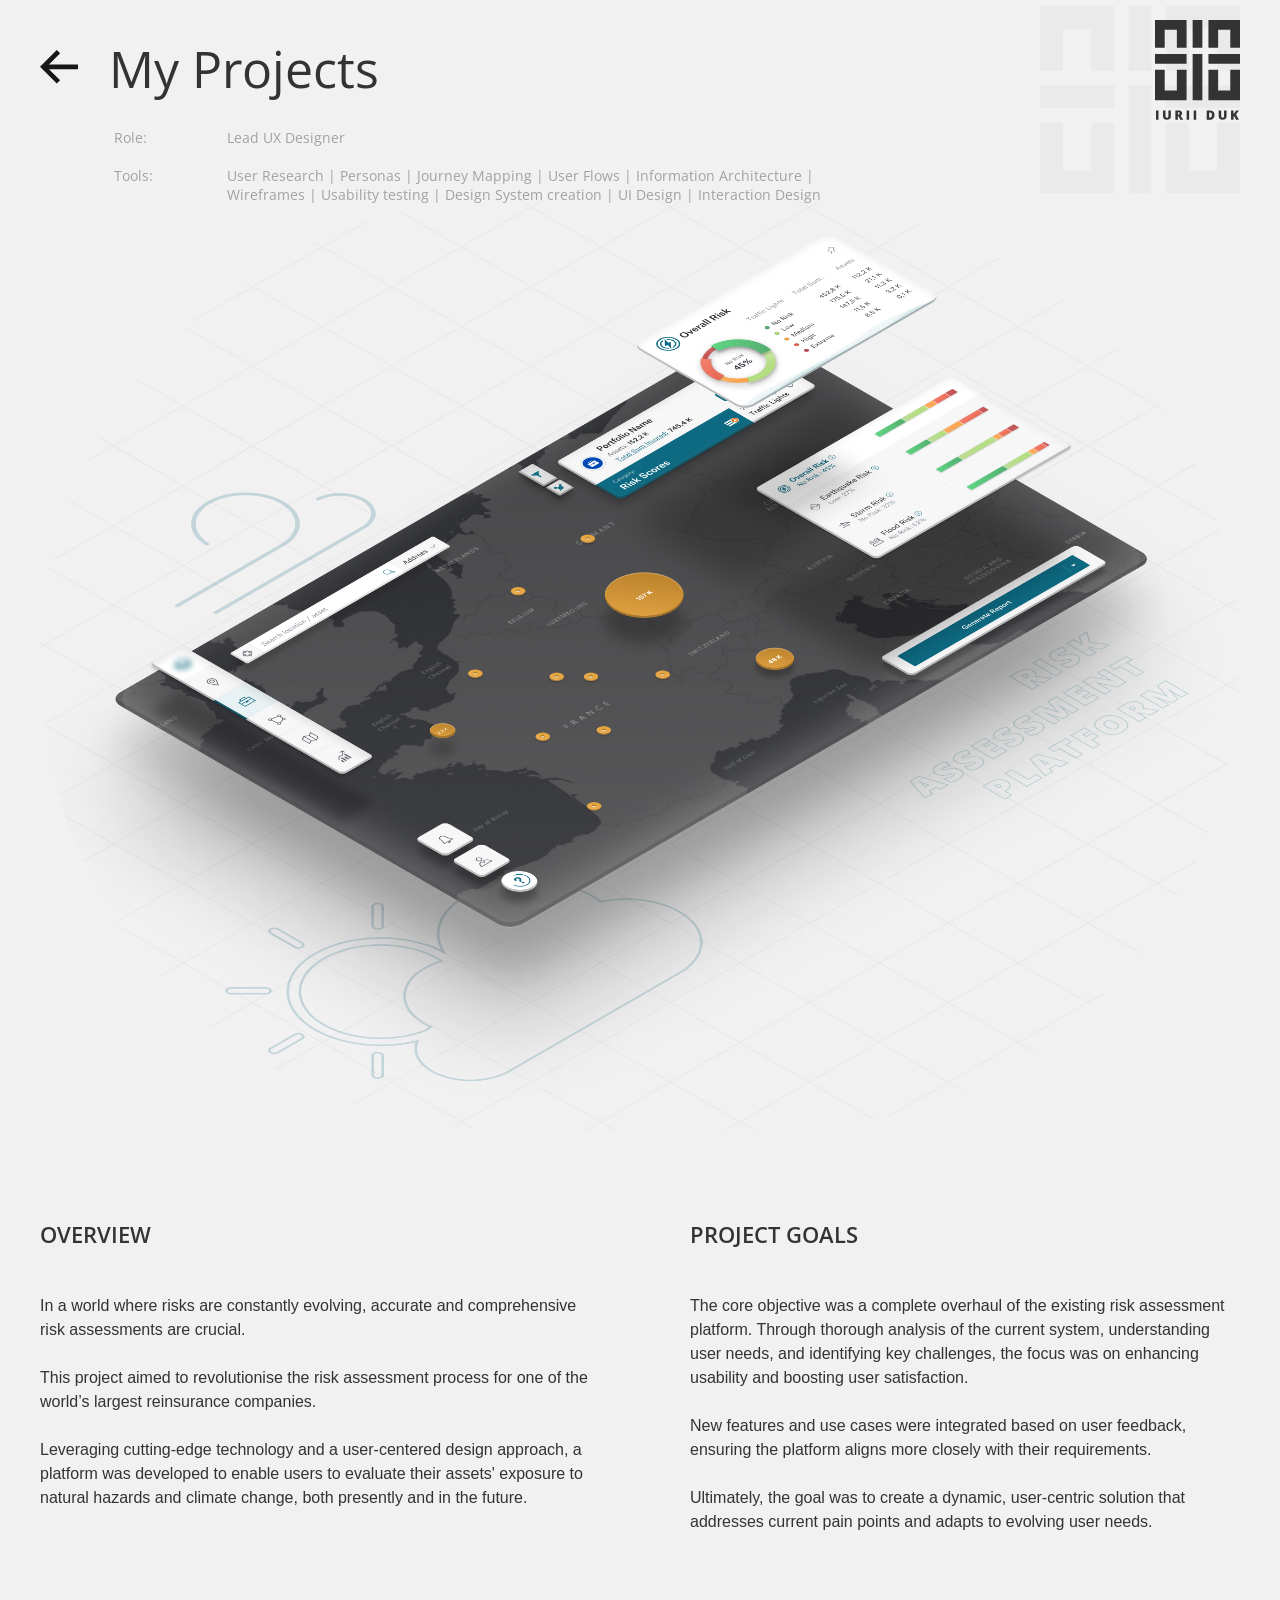
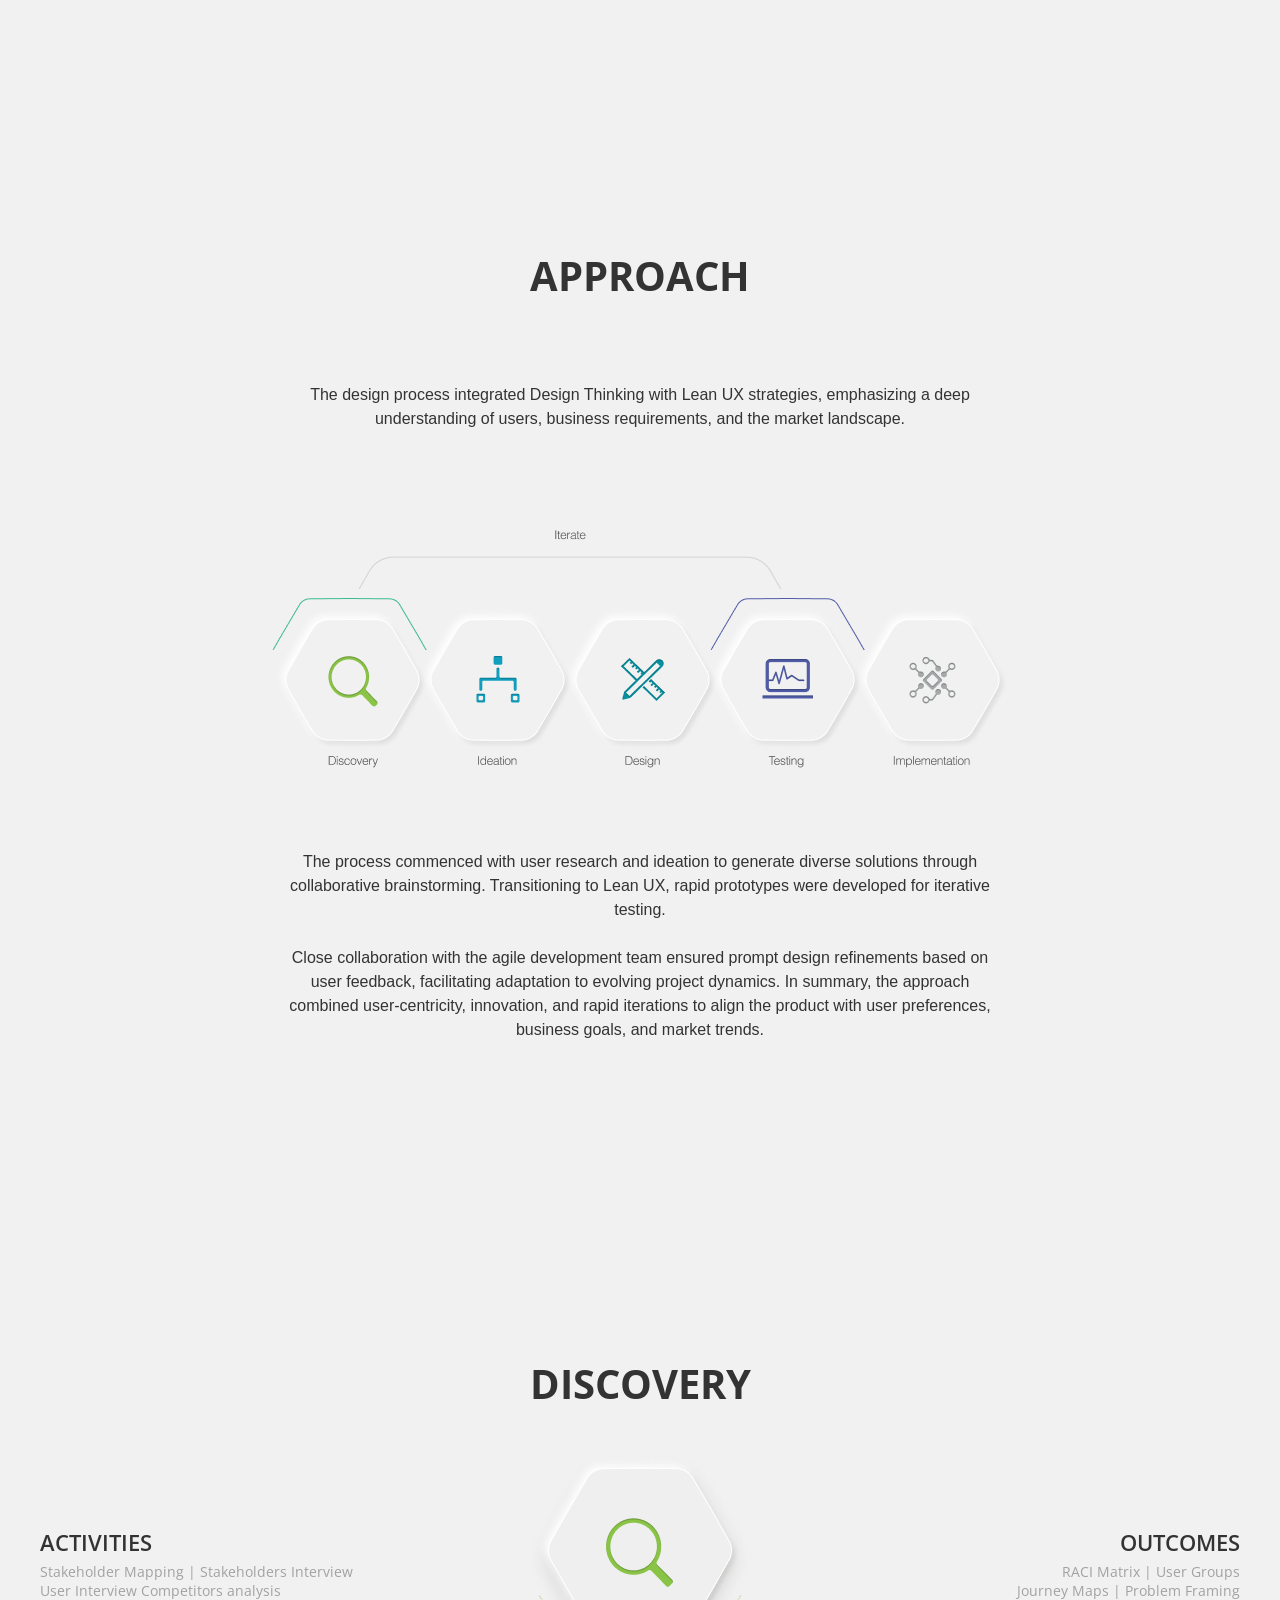
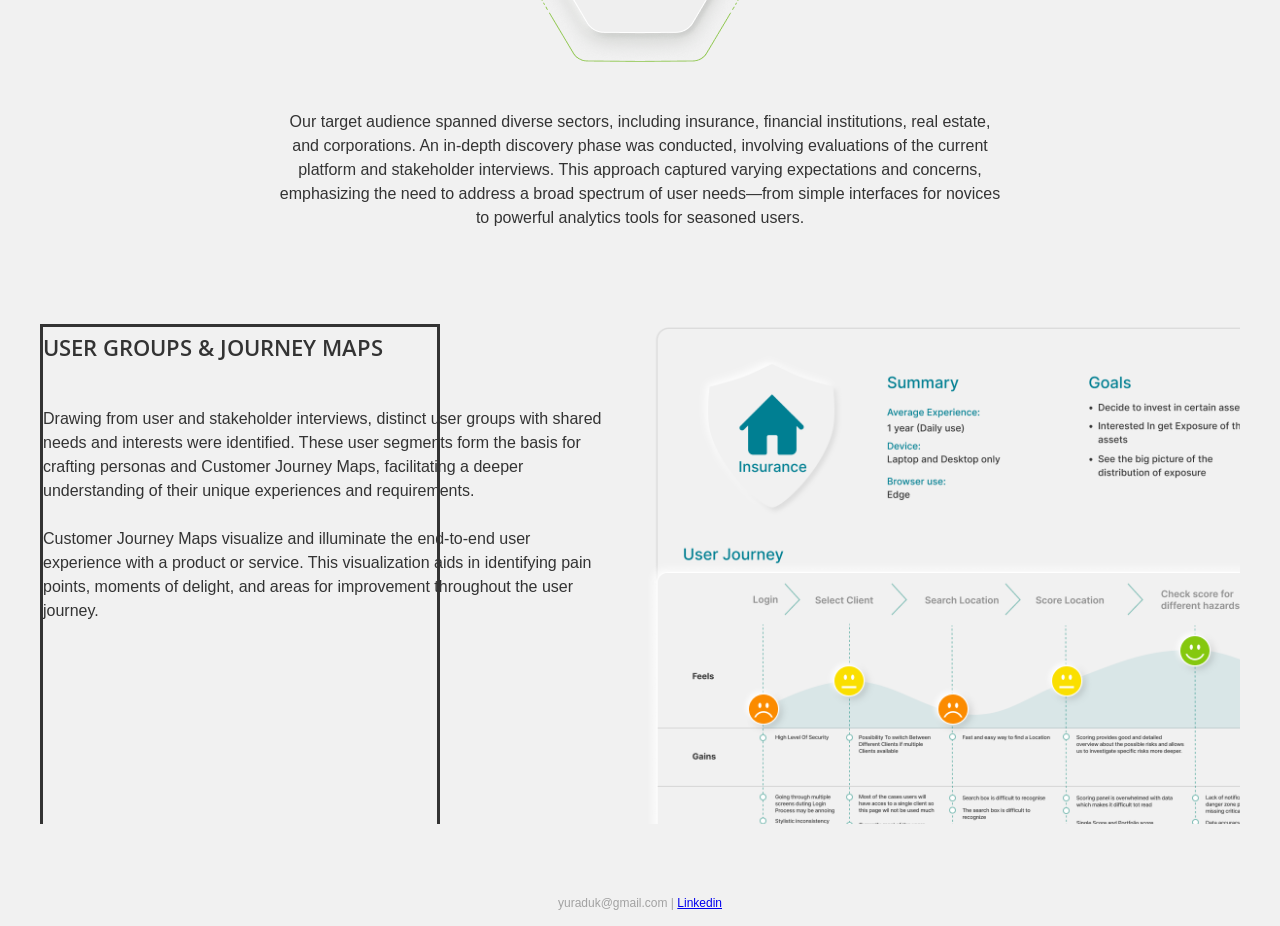
==== riskassesment.html @ a7da63ec "img update" ====
<!DOCTYPE html>
<html lang="en">
<head>
    <meta charset="UTF-8">
    <meta name="viewport" content="width=device-width, initial-scale=1.0">
    <meta http-equiv="Cache-Control" content="no-cache, no-store, must-revalidate">
    <meta http-equiv="Pragma" content="no-cache">
    <meta http-equiv="Expires" content="0">
    <title>Basic HTML Page</title>
    <link rel="stylesheet" href="css/styles.css">
    <link href="https://fonts.googleapis.com/css2?family=Open+Sans:wght@400;700&display=swap" rel="stylesheet">

</head>
<body>
    <div class="header";">
        <div class="row">
            <div class="title">
                <a href="gallery.html">
                    <img src="img/icon_arrow.svg" alt="back">
                </a>
                <h1>My Projects</h1>
            </div>
            <img class="logo" src="img/logo.svg">
        </div>    
            
        <div class="row">
            <h4>
                Role:  <br/><br/>
                Tools:
            </h4>
            <h4>
                Lead UX Designer<br/><br/>
                User Research | Personas | Journey Mapping | User Flows | Information Architecture | <br/>Wireframes | Usability testing | Design System creation | UI Design | Interaction Design
            </h4>
        </div>
    </div>
    <div class="main-container">
        <div>
            
        </div>
        <div class="prjdsc">
            <div class="block1">
                <div class="block2">
                    <img src="img/riskassesment/Frame 2038.png" alt="title" style="width: 100%;">
                </div>
                <div class="block2">
                    <div class="twocolumn">
                        <div class="colum">
                            <h3>Overview</h3>
                            <p>
                                In a world where risks are constantly evolving, accurate and comprehensive risk assessments are crucial. <br/> <span class="space"></span>
                                This project aimed to revolutionise the risk assessment process for one of the world’s largest reinsurance companies. <br/> <span class="space"></span>
                                Leveraging cutting-edge technology and a user-centered design approach, a platform was developed to enable users to evaluate their assets' exposure to natural hazards and climate change, both presently and in the future.
                            </p>
                        </div>
                        <div class="colum">
                            <h3>Project Goals</h3>
                            <p>
                                The core objective was a complete overhaul of the existing risk assessment platform. Through thorough analysis of the current system, understanding user needs, and identifying key challenges, the focus was on enhancing usability and boosting user satisfaction. <br/> <span class="space"></span>
                                New features and use cases were integrated based on user feedback, ensuring the platform aligns more closely with their requirements. <br/> <span class="space"></span>
                                Ultimately, the goal was to create a dynamic, user-centric solution that addresses current pain points and adapts to evolving user needs.
                            </p>
                        </div>
                    </div>
                </div>
            </div>  
            <div class="block1">
                <div class="block2 centerh">
                    <h2>Approach</h2>    
                </div>
                <div class="block2 centerh">
                    <p class="w730 centert">
                        The design process integrated Design Thinking with Lean UX strategies, emphasizing a deep understanding of users, business requirements, and the market landscape.
                    </p>
                </div>
                <div class="block2 centerh">
                    <img src="img/riskassesment/approach.png" alt="approach">
                </div>
                <div class="block2 centerh">
                    <p class="w730 centert">
                        The process commenced with user research and ideation to generate diverse solutions through collaborative brainstorming. Transitioning to Lean UX, rapid prototypes were developed for iterative testing. <br><span class="space"></span>
                        Close collaboration with the agile development team ensured prompt design refinements based on user feedback, facilitating adaptation to evolving project dynamics. In summary, the approach combined user-centricity, innovation, and rapid iterations to align the product with user preferences, business goals, and market trends.
                    </p>
                </div>
            </div>  
            
            
            <!-- DISCOVERY SECTION -->
            <div class="block1">
                <div class="block2">
                    <!--SECTION TITLE START-->
                    <div class="sectiontitle">
                        <h2 class="name">Discovery</h2>
                        <div class="secdetails">
                            <div class="leftside">
                                <h3>Activities</h3>
                                <h4>Stakeholder Mapping  |  Stakeholders Interview <br> User Interview  Competitors analysis</h4>
                            </div>
                            <div><img src="img/riskassesment/discoverticon.png" alt="discovery"></div>
                            <div class="rightside">
                                <h3>Outcomes</h3>
                                <h4>RACI Matrix  |  User Groups <br> Journey Maps | Problem Framing</h4>
                            </div>
                        </div>
                        <div class="sectiondescription">
                            <p>Our target audience spanned diverse sectors, including insurance, financial institutions, real estate, and corporations. An in-depth discovery phase was conducted, involving evaluations of the current platform and stakeholder interviews. This approach captured varying expectations and concerns, emphasizing the need to address a broad spectrum of user needs—from simple interfaces for novices to powerful analytics tools for seasoned users.</p>
                        </div>
                    </div>
                    <!--SECTION TITLE ENDS-->
                </div>
                 <!-- USER JOURNEY SECTION START-->
                 <div class="block2">
                    <div class="scroll-container">
                        <div class="content">
                            <div class="users">
                                <div>
                                    <h3>User Groups & Journey Maps</h3>
                                    <p>
                                    Drawing from user and stakeholder interviews, distinct user groups with shared needs and interests were identified. These user segments form the basis for crafting personas and Customer Journey Maps, facilitating a deeper understanding of their unique experiences and requirements. <br><span class="space"></span>
                                    Customer Journey Maps visualize and illuminate the end-to-end user experience with a product or service. This visualization aids in identifying pain points, moments of delight, and areas for improvement throughout the user journey.
                                    </p>
                                </div>
                                <img src="img/riskassesment/1.png" alt="usergroups" > 
                                <img src="img/riskassesment/2.png" alt="usergroups">
                                <img src="img/riskassesment/3.png" alt="usewrgroups">
                            </div>
                        
                        </div>
                    </div>
                    <script src="/js/script.js"></script>
                </div>
                <!--USER JOURNEY SECTION ENDS-->
            </div>     
        </div>
        




    </div>
    <footer>
        <p class="caption">yuraduk@gmail.com | <a href="https://www.linkedin.com/in/iuriiduk/">Linkedin</a></p>
    </footer>
</body>
</html>
---- css/styles.css ----
/* Simple CSS Reset */
* {
    margin: 0;
    padding: 0;
    box-sizing: border-box;
}

/* Variables*/
:root {
    --primary-color: #333;
    --secondary-color: #666;
    --text-secondary: #A2A2A2;
    --bg-color: #F1F1F1;
    --link-color: #1891E8;
    --sp40: 40px;
    --sp80: 80px;
    --sp300: 300px;
}

/* Text styles */

h1, h2, h3, h4 {
    font-family: 'Open Sans', sans-serif;
}

p, caption {
    font-family: Helvetica, sans-serif;
}

p {
    margin: 0 0 14px 0;
    font-weight: lighter;
    line-height: 24px;
    font-size: 16px;
}

h1 {
    font-size: 50px;
    font-weight: normal;
}

h2 {
    font-size: 40px;
    font-weight: bold;
    text-transform:uppercase;
}

h3 {
    font-size: 22px;
    font-weight:600;
    text-transform:uppercase;
    line-height: 40px;
}
.prjdsc h3 {
    margin-bottom: 40px;
}

h4 {
    font-size: 14px;
    font-weight: normal;
    color: var(--text-secondary);
}

.caption {
    font-size: 12px;
    font-weight: lighter;
    color: var(--text-secondary);
    line-height: 18px;
}

.button {
    display: inline-block;
    text-align: center;
    padding: 10px;
    background-color: var(--primary-color);
    color: var(--bg-color);
    text-decoration: none;
    border: solid var(--secondary-color);
}
.button:hover {
    text-decoration: none;
    background-color: #ddd;
    color: var(--primary-color);
    border: solid var(--secondary-color);
}

/*--------MODIFYERS----------*/
.row{
    display: flex;
    flex-direction: row;
}
.cloumn{
    display: flex;
    flex-direction: column;
}
.centerv{
    display: flex;
    align-items: center;
}
.centerh{
    display: flex;
    justify-content: center;
}
.centert{
    text-align: center;
}
footer {
    margin-top: 70px;
    margin-bottom: 10px;
}
.space {
    display: block;
    height: 24px;
}
.w730{
    width: 730px;
}


/*------------TEMP-------------*/
/*div {
    background-color: #ff000020;
}*/

/* BLOCK STYLES */
html, body {
height: 100%;
margin: 0;
}

body {
    font-family: 'Open Sans', sans-serif;
    font-size: 14px;
    font-weight: normal;
    background-color: var(--bg-color);
    color: var(--primary-color);
    display: grid;
    place-items: center;
    width: 100%;
    
}

.main-container {
    display: flex;
    justify-content: center;
    align-items: center;
    flex-direction: column;
    width: 100%;
    height: 100%;
    max-width: 1200px;
}

.twocolumn {
    width: 100%;
    display: flex;
    flex-direction: row;
    justify-content: space-between;
}
.twocolumn > div {
    width: 50%;
    margin-right: 50px;
}
.twocolumn > div:last-child {
    margin-left: 50px;
    margin-right: 0px;
}

/* ------- MAIN PAGE -----*/
.intro {
    display: flex;
    flex-direction: column;
    width: 800px;
    height: 100%;
    align-items: center;
    justify-content: center;
    padding-top: 100px;
    background-image: url('../img/symbol.svg');
    background-position: right;
    background-repeat: no-repeat;
    
}
.brand {
    width: 100%;
    align-items: center;
    display: flex;
    justify-content:space-between;
    height: 400px;
}
.brand p {
    font-size: 30px;
    text-align: right;
    padding-left: 100px;
}
.brand .bold {
    font-family: 'Open Sans', sans-serif;
    font-size: 60px;
    font-weight: bold;
    line-height: 70px;
}

.pb {
    margin-top: 40px;
    padding: 20px;
    width: 380px;

}



/*----------PROJECT DESCRIPTION WRAPPER ---------------*/
.prjdsc{
    /*border: #333 solid;*/   
}
.prjdsc > .block1 {
    margin-bottom: var(--sp300);
}
.prjdsc > .block1:last-child {
    margin-bottom: 0px;
}



/*---PROJECT DESCRIPTION BLOCKS -----*/
.block1 {
    display: flex;
    flex-direction: column;
    /*border: #1891E8 solid;*/
}
.block1 > .block2 {
    margin-bottom: var(--sp80);
}

.block1 > .block2:last-child {
    margin-bottom: 0px;
}
.block2 {
    /*border: violet solid;*/
}




/* ---- SECTION TITLE STYLE ---- */
.sectiontitle {
    display: flex;
    flex-direction:column;
    justify-content: space-between;
    align-items: center;
}
.sectiontitle h2 {
    text-align: center;
    margin-bottom: var(--sp40);
}
.secdetails h3{
    margin-bottom: 0px;
}
.sectiontitle .secdetails{
    display: flex;
    flex-direction: row;
    justify-content: space-between;
    align-items: center;
    width: 100%;
}
.sectiontitle .secdetails .leftside {
    width: 400px;
}
.sectiontitle .secdetails .rightside {
    width: 400px;
    text-align: right;
}
.sectiontitle .sectiondescription {
    text-align: center;
    margin-top: var(--sp40);
    width: 730px;
}


/*---SCROLL CONTAINER---*/
.scroll-container {
    width: 100%;
    height: 500px;
    max-width: 1200px;
    overflow: hidden;
    scroll-behavior: auto;
    white-space: nowrap;
    cursor: grab;
    position: relative;
}
.content {
    position: absolute; /* Абсолютне позиціонування */
    top: 0;
    left: 0;
    width: 100%; /* Ширина контенту, що перевищує межі контейнера */
    height: 300px; /* Висота контенту, що перевищує межі контейнера */
}




/*--------- Product Specific -- Risk management---*/
.users {
    
    border: solid #333;
   
    width: 400px;
    display: flex;
    flex-direction: row;
}
.users p {
    white-space: normal;
    width: 600px;
    padding-right: var(--sp40);
}
.users img {
    white-space:normal;
    width: 927px;

}



/* ---------GALLERY------------*/
.header {
    display: flex;
    flex-direction: column;
    align-items: top;
    width: 100%;
    max-width: 1200px;
    background-image: url(../img/symbol.svg);
    background-position: right;
    background-size: 200px;
    background-repeat:no-repeat;
    padding-top: 20px;
    height:200px;
}
.header .title {
    width: 100%;
    display: flex;
    flex-direction: row;
    align-items: center;
    margin-bottom: 10px;
}
.header a{
    padding-right: 30px;
    padding-top: 30px;
    padding-bottom: 30px;
}
.header a:hover{
   background-color: var(--text-secondary);
}
.header .logo{
    height: 100px;
    align-items: center;
}
.header h4 {
    margin-right: 0px;
    margin-left: 74px;
    margin-bottom: 20px;
}

.gallery div:hover {
    background-color: #ebebeb;
}

.gallery .project {
    display: flex;
    width: 100%;
    border-bottom: solid 1px #ddd;
    padding-top: 60px;
    padding-bottom: 60px;
}

.project .preview img {
    width:650px;
}

.project .description {
    padding: 30px;
    width: 100%;
    display: flex;
    flex-direction: column;
    justify-content: top;
}

.project .description p {
    margin-top: var(--sp40);
}
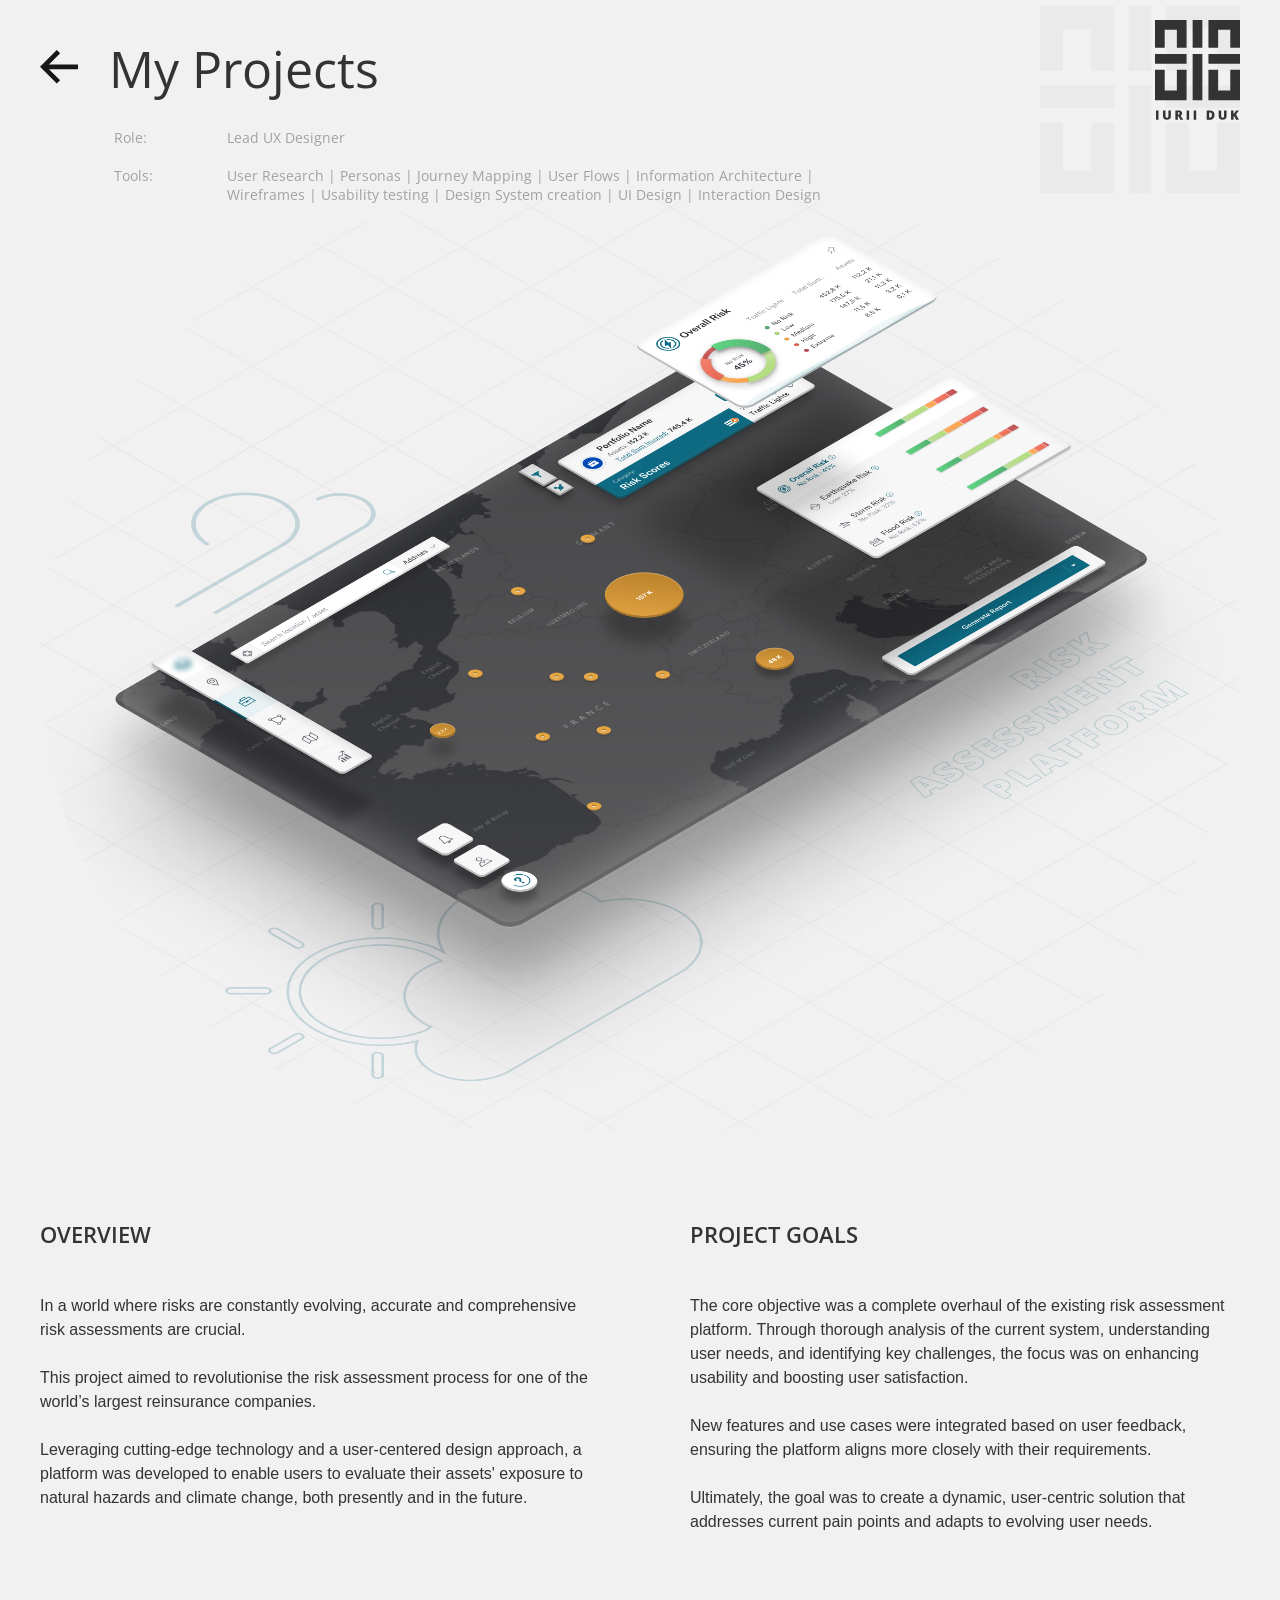
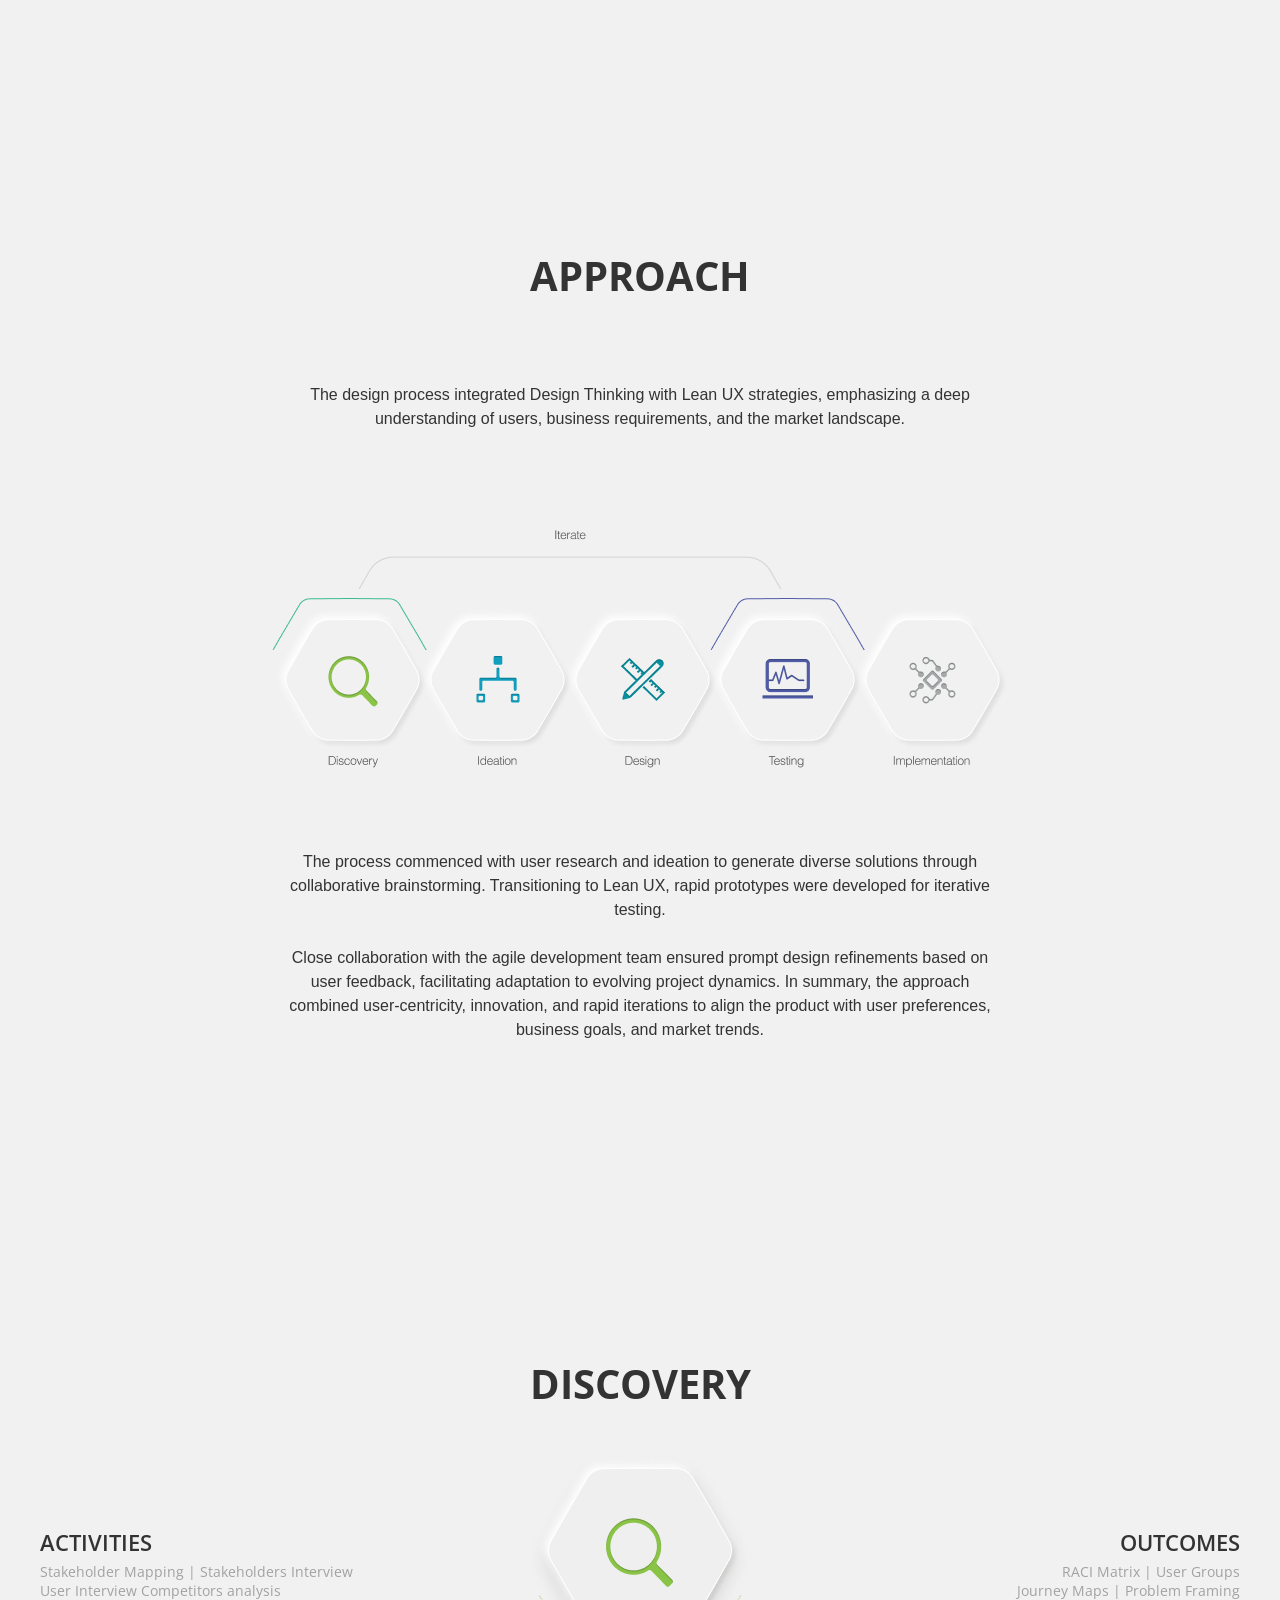
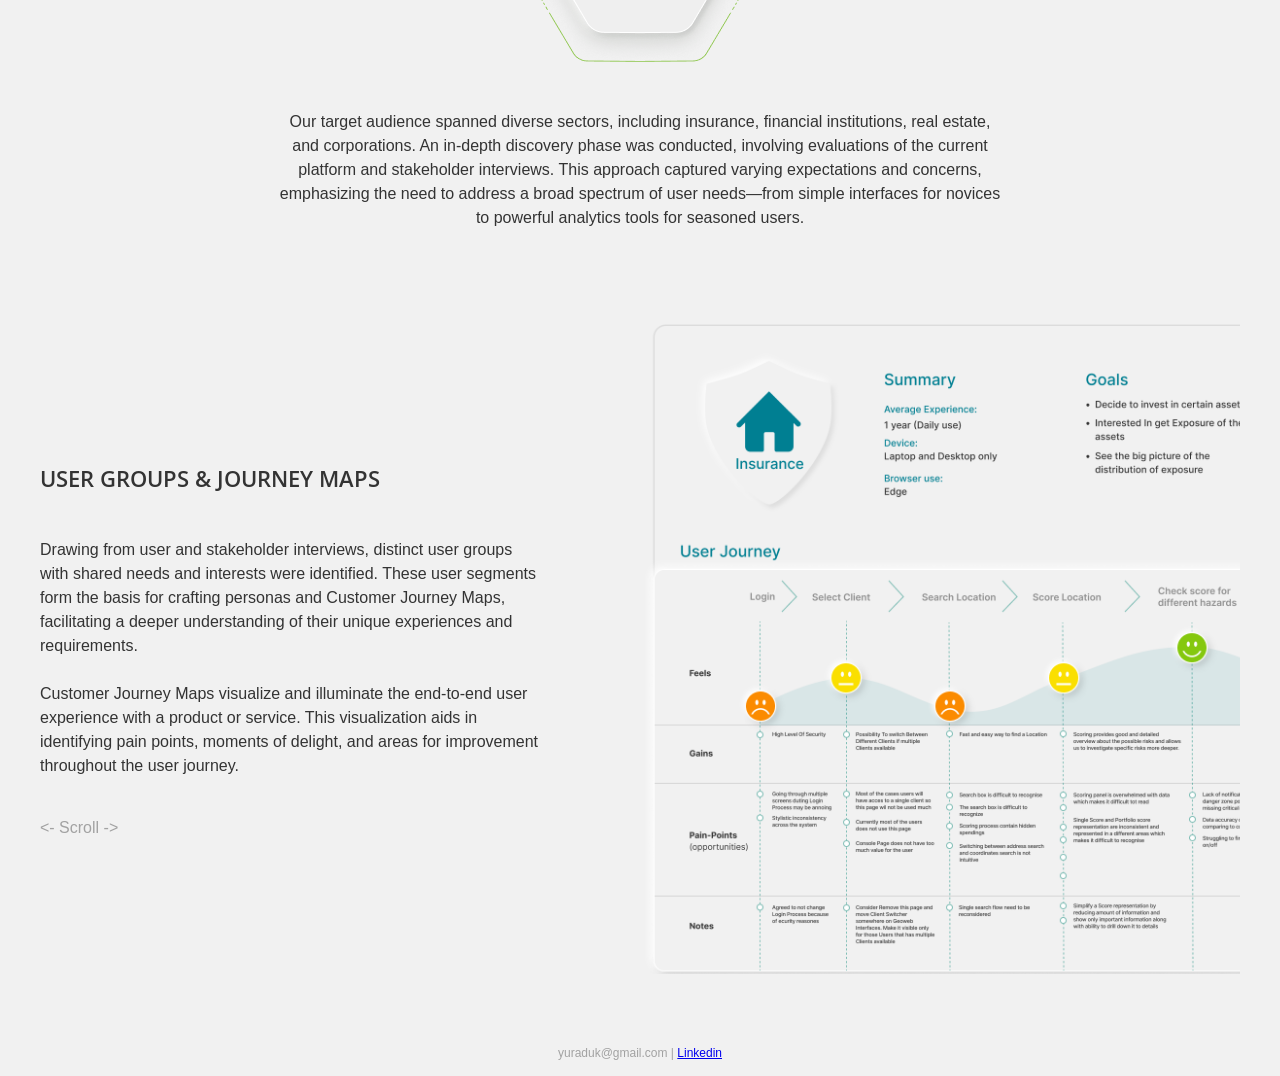
==== commit 3f51a004: "s" ====
--- a/riskassesment.html
+++ b/riskassesment.html
@@ -113,12 +113,16 @@
                     <div class="scroll-container">
                         <div class="content">
                             <div class="users">
-                                <div>
+                                <div class="text">
                                     <h3>User Groups & Journey Maps</h3>
                                     <p>
                                     Drawing from user and stakeholder interviews, distinct user groups with shared needs and interests were identified. These user segments form the basis for crafting personas and Customer Journey Maps, facilitating a deeper understanding of their unique experiences and requirements. <br><span class="space"></span>
                                     Customer Journey Maps visualize and illuminate the end-to-end user experience with a product or service. This visualization aids in identifying pain points, moments of delight, and areas for improvement throughout the user journey.
                                     </p>
+                                    <p class="scr">
+                                        <br><- Scroll ->
+                                    </p>
+                                    
                                 </div>
                                 <img src="img/riskassesment/1.png" alt="usergroups" > 
                                 <img src="img/riskassesment/2.png" alt="usergroups">
--- a/css/styles.css
+++ b/css/styles.css
@@ -115,6 +115,10 @@
 .w730{
     width: 730px;
 }
+.scr {
+    font-weight:lighter;
+    color: var(--text-secondary);
+}
 
 
 /*------------TEMP-------------*/
@@ -278,7 +282,7 @@
 /*---SCROLL CONTAINER---*/
 .scroll-container {
     width: 100%;
-    height: 500px;
+    height: 650px;
     max-width: 1200px;
     overflow: hidden;
     scroll-behavior: auto;
@@ -299,22 +303,23 @@
 
 /*--------- Product Specific -- Risk management---*/
 .users {
-    
-    border: solid #333;
-   
-    width: 400px;
     display: flex;
     flex-direction: row;
 }
 .users p {
     white-space: normal;
     width: 600px;
-    padding-right: var(--sp40);
+    padding-right: 100px;
 }
 .users img {
     white-space:normal;
     width: 927px;
 
+}
+.users .text {
+    display: flex;
+    flex-direction: column;
+    justify-content: center;
 }
 
 
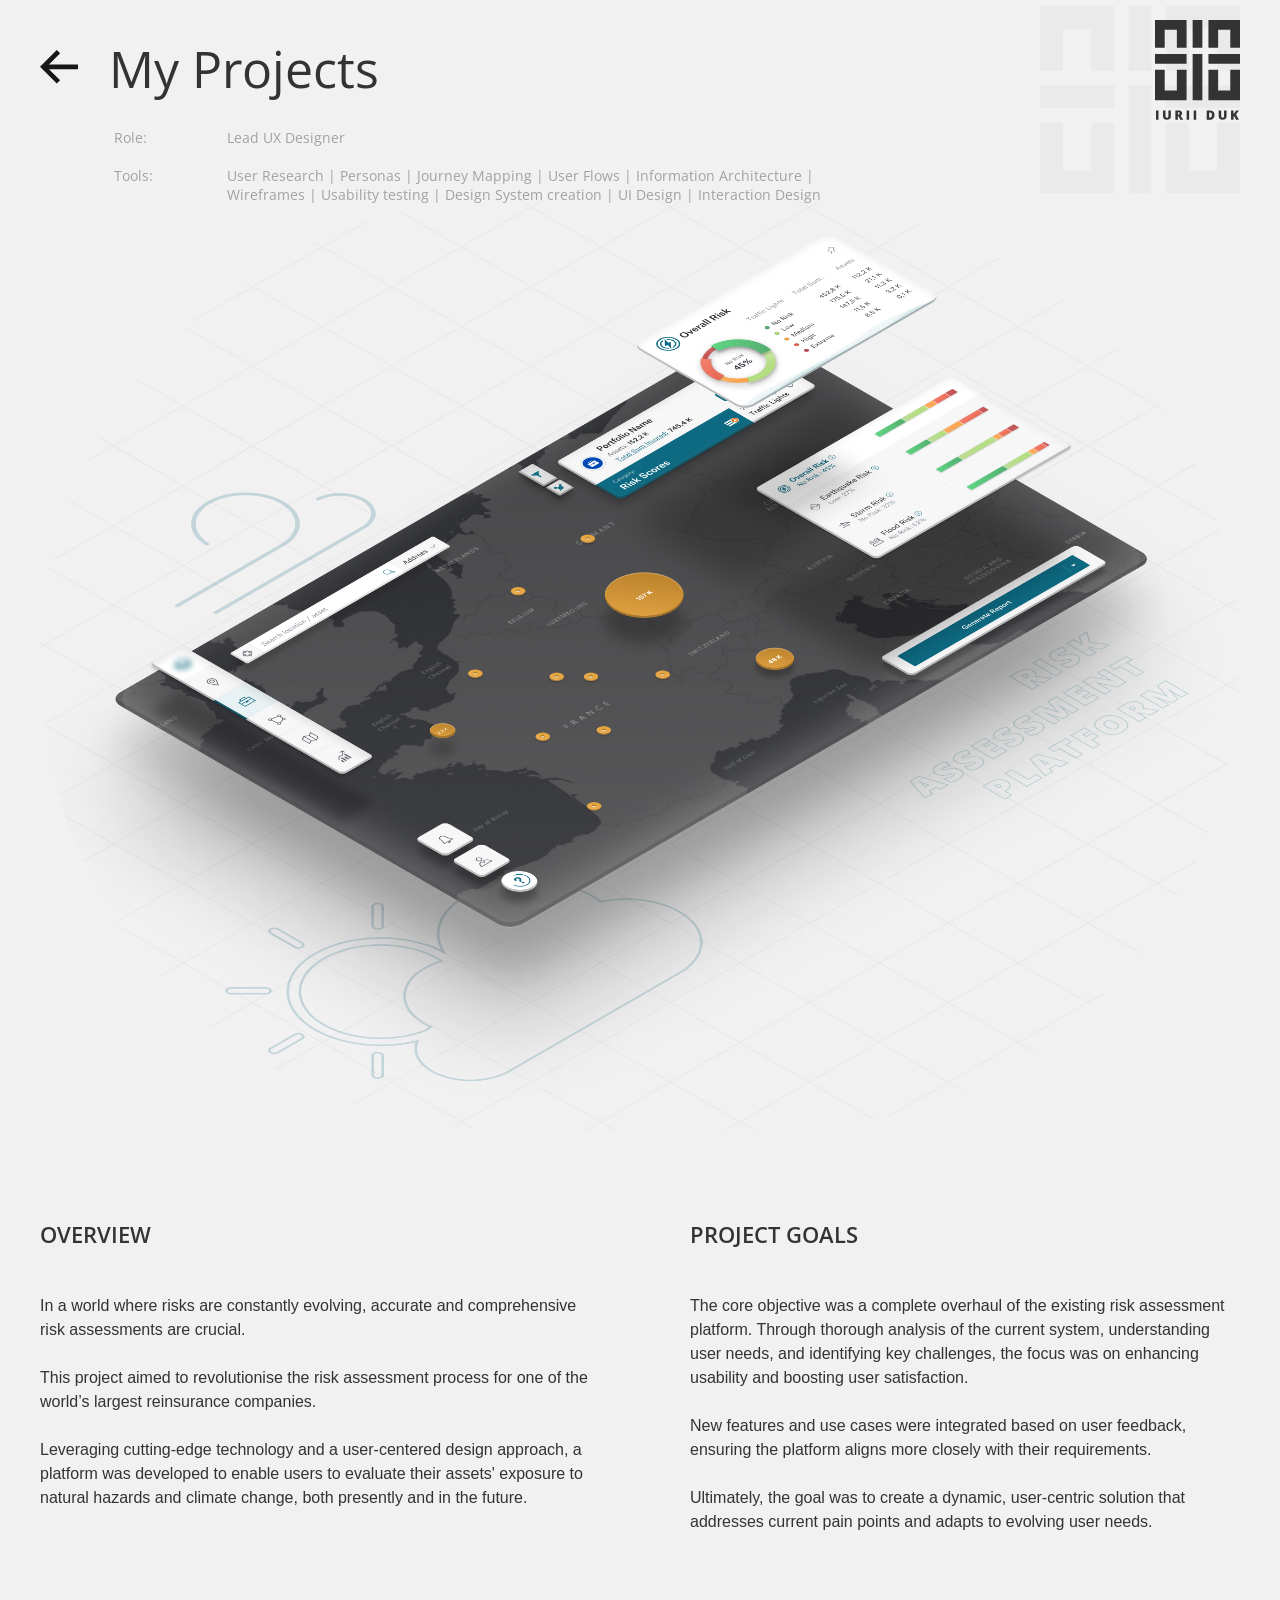
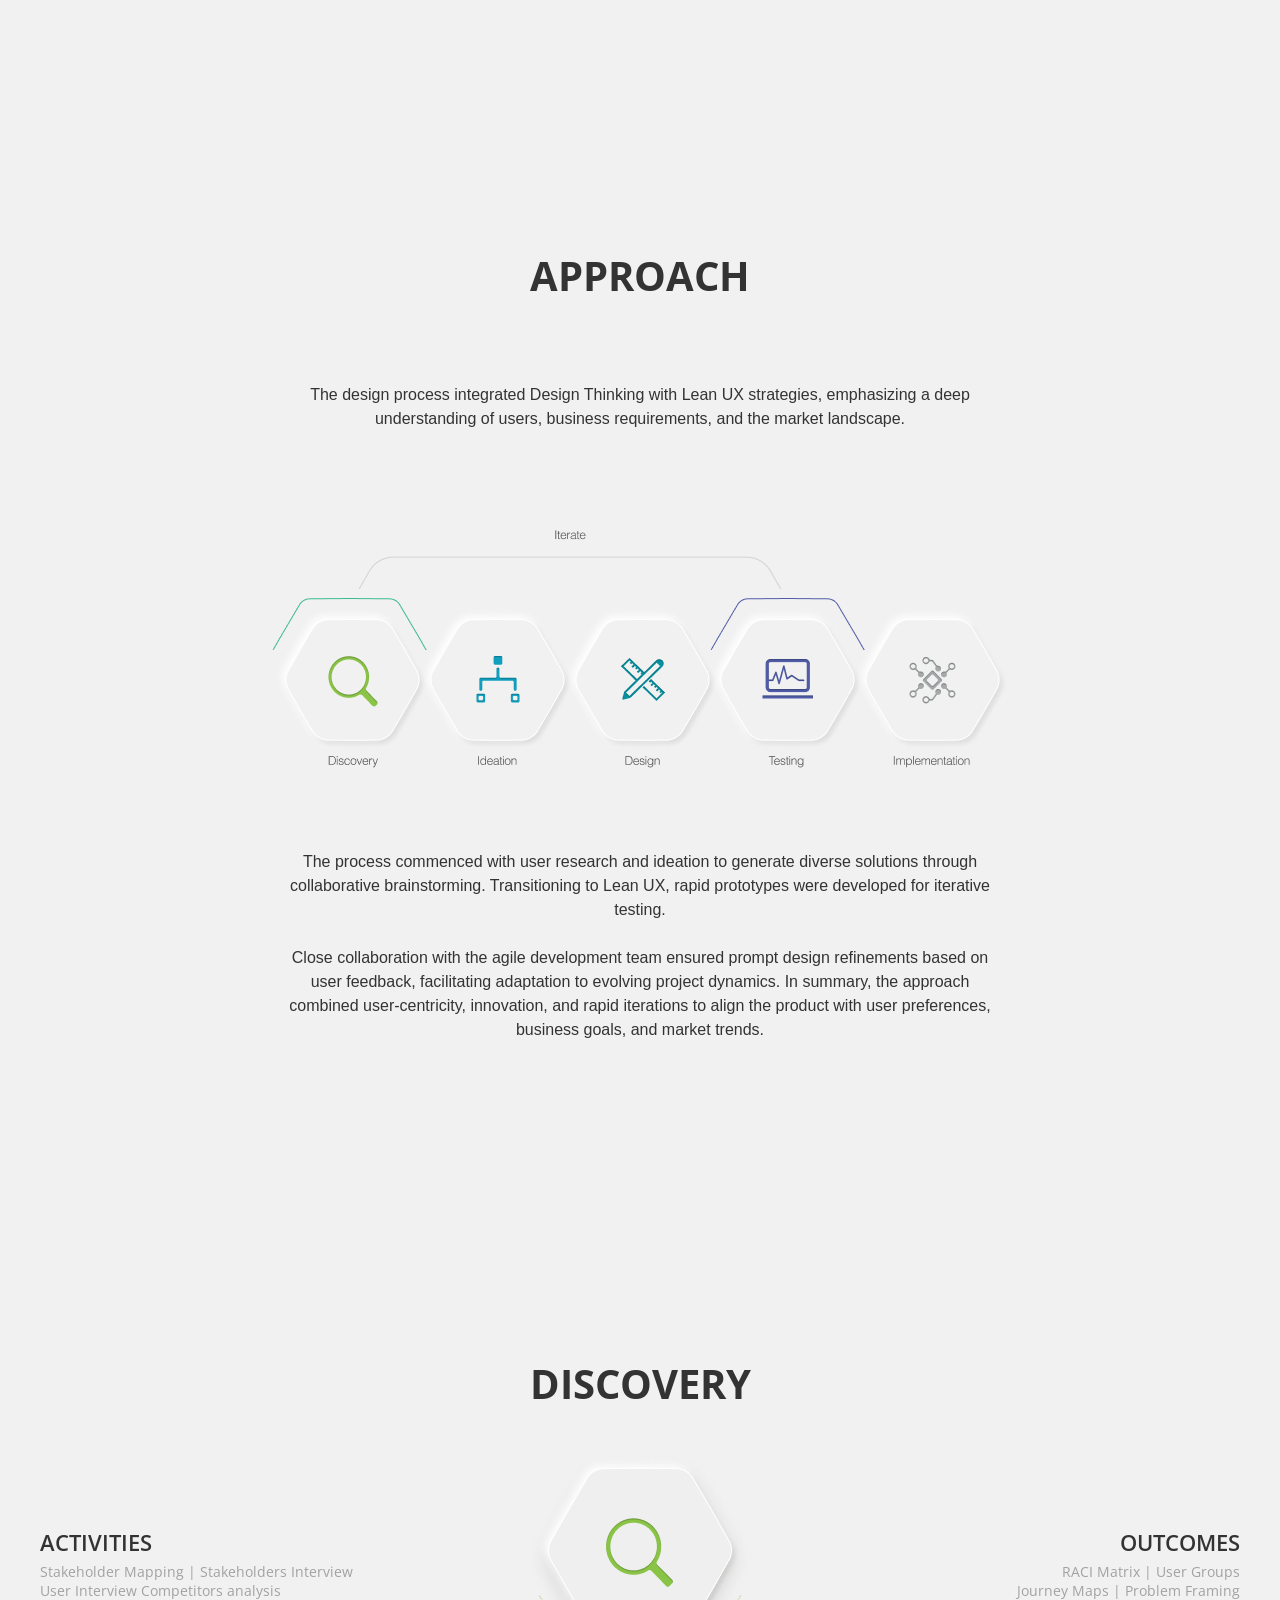
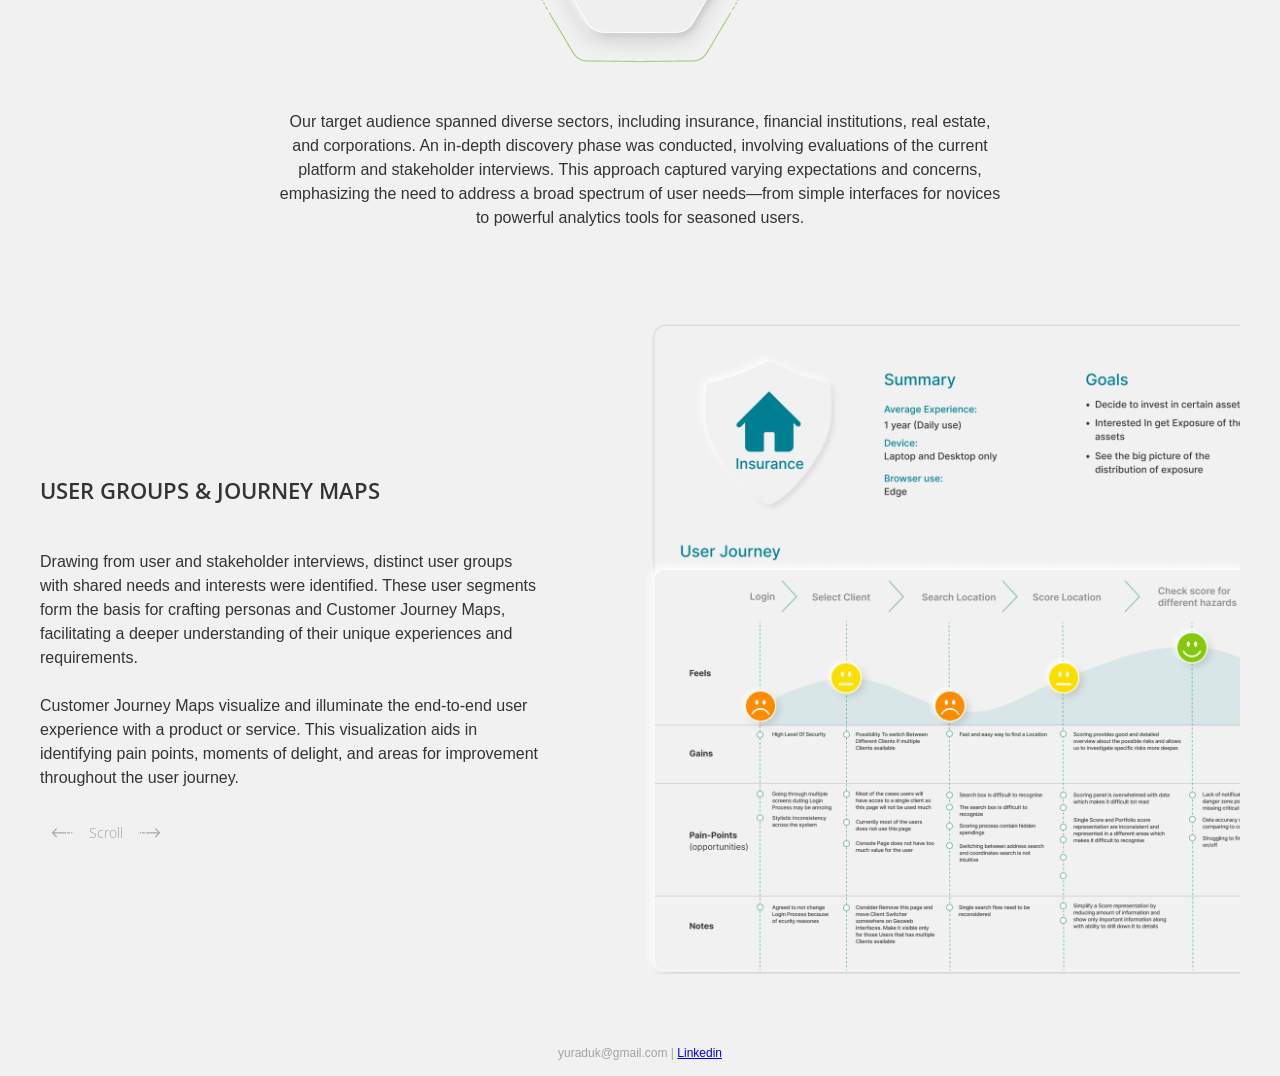
==== commit 3e75533a: "arrows added" ====
--- a/riskassesment.html
+++ b/riskassesment.html
@@ -116,13 +116,15 @@
                                 <div class="text">
                                     <h3>User Groups & Journey Maps</h3>
                                     <p>
-                                    Drawing from user and stakeholder interviews, distinct user groups with shared needs and interests were identified. These user segments form the basis for crafting personas and Customer Journey Maps, facilitating a deeper understanding of their unique experiences and requirements. <br><span class="space"></span>
-                                    Customer Journey Maps visualize and illuminate the end-to-end user experience with a product or service. This visualization aids in identifying pain points, moments of delight, and areas for improvement throughout the user journey.
+                                        Drawing from user and stakeholder interviews, distinct user groups with shared needs and interests were identified. These user segments form the basis for crafting personas and Customer Journey Maps, facilitating a deeper understanding of their unique experiences and requirements. <br><span class="space"></span>
+                                        Customer Journey Maps visualize and illuminate the end-to-end user experience with a product or service. This visualization aids in identifying pain points, moments of delight, and areas for improvement throughout the user journey.
                                     </p>
-                                    <p class="scr">
-                                        <br><- Scroll ->
-                                    </p>
-                                    
+                                    <br> 
+                                    <ul class="scr">
+                                        <li> <img src="/img/arrowleft.svg" alt="ArrowLeft"></li>
+                                        <li>  Scroll </li>
+                                        <li> <img src="/img/arrowright.svg" alt="ArrowRight"></li>
+                                    </ul>
                                 </div>
                                 <img src="img/riskassesment/1.png" alt="usergroups" > 
                                 <img src="img/riskassesment/2.png" alt="usergroups">
--- a/css/styles.css
+++ b/css/styles.css
@@ -118,6 +118,16 @@
 .scr {
     font-weight:lighter;
     color: var(--text-secondary);
+    list-style-type: none;
+}
+.scr li {
+    display: inline;
+}
+.scr li img {
+    width: 25px;
+    height: 10px;
+    margin-left: 10px;
+    margin-right: 10px;
 }
 
 
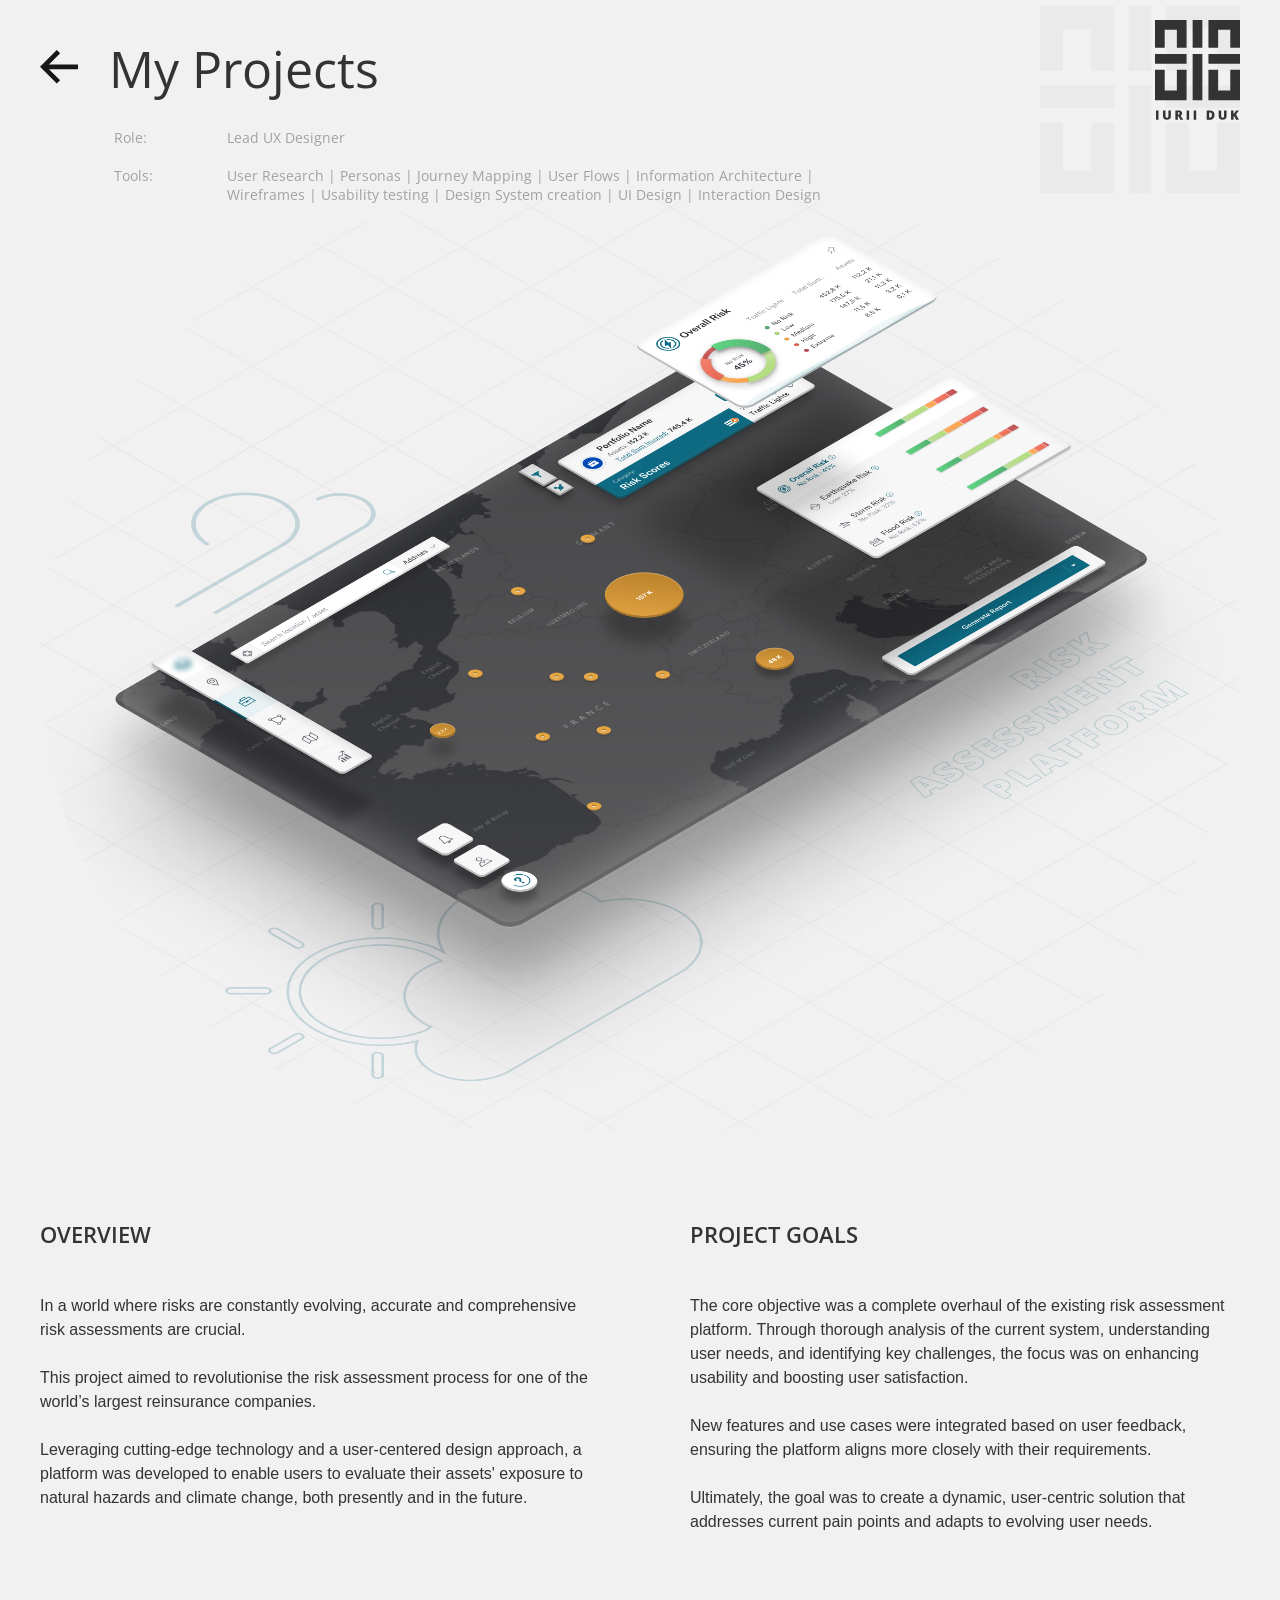
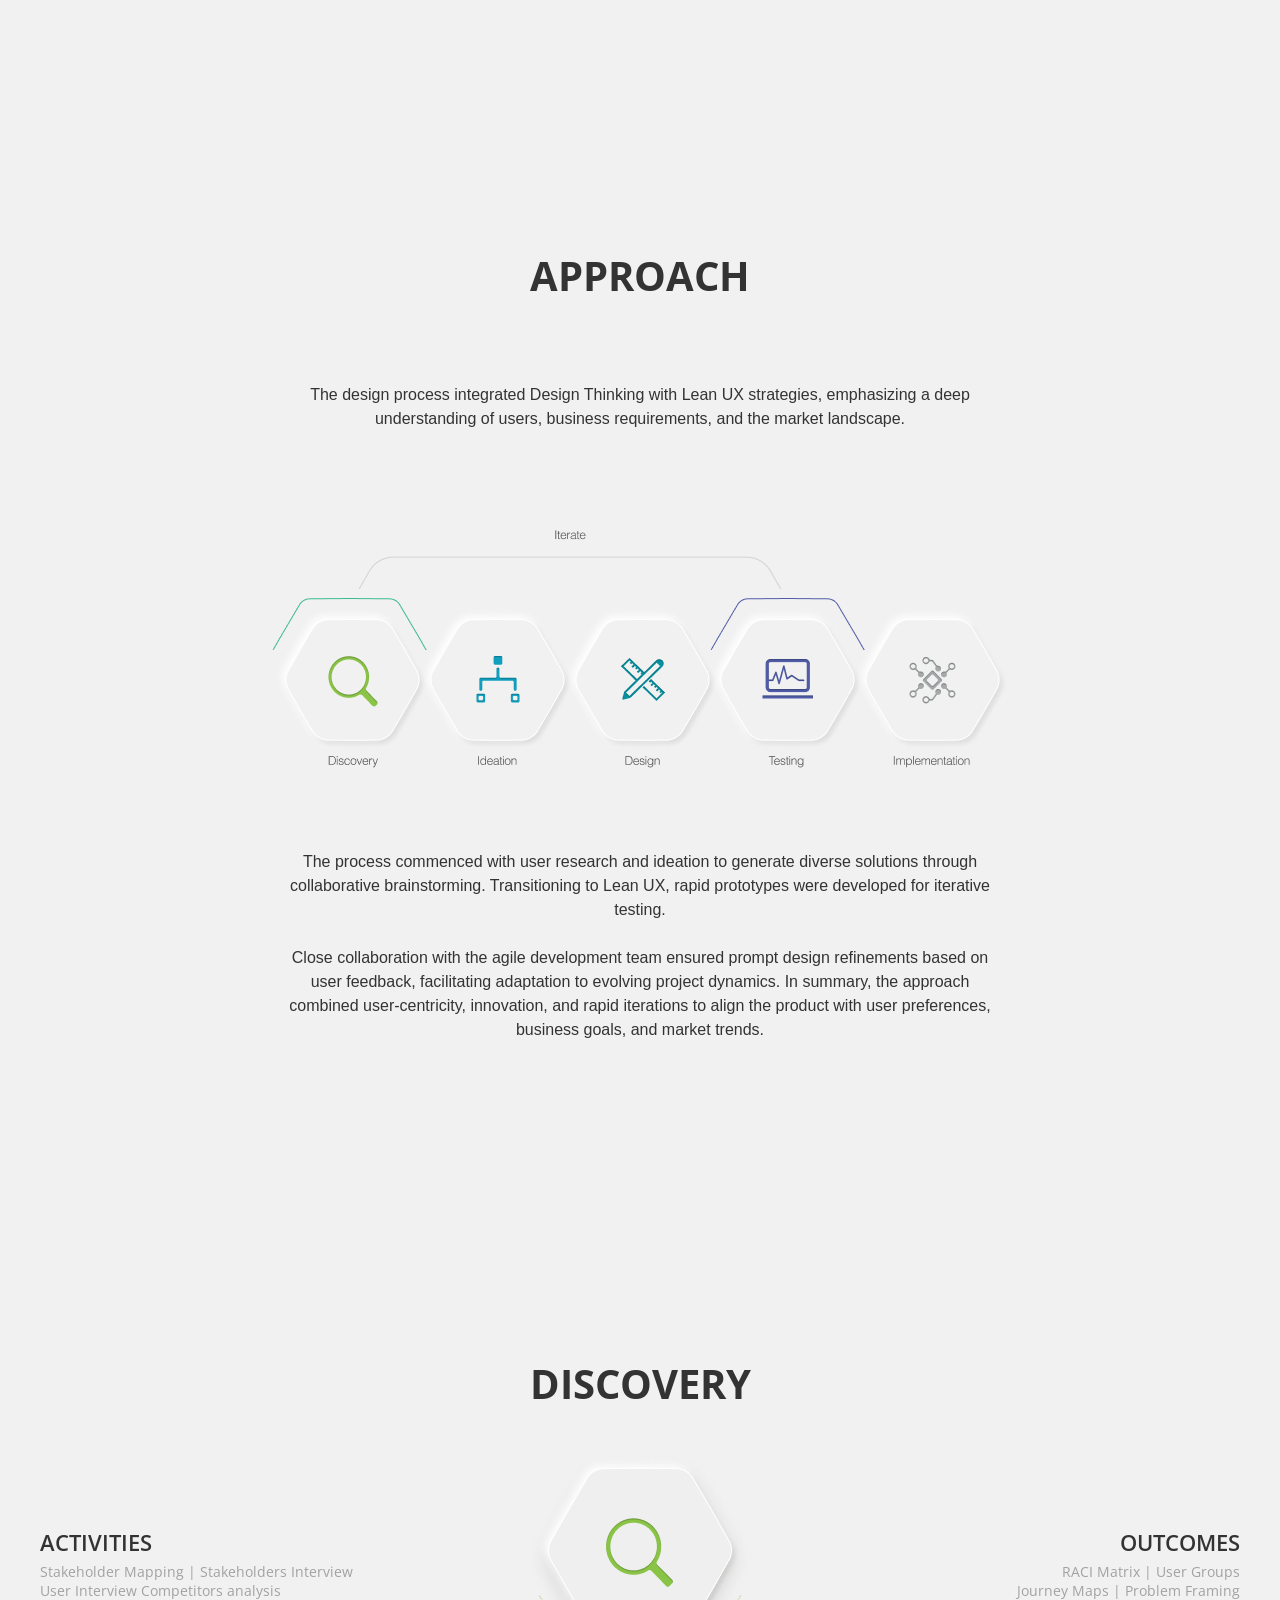
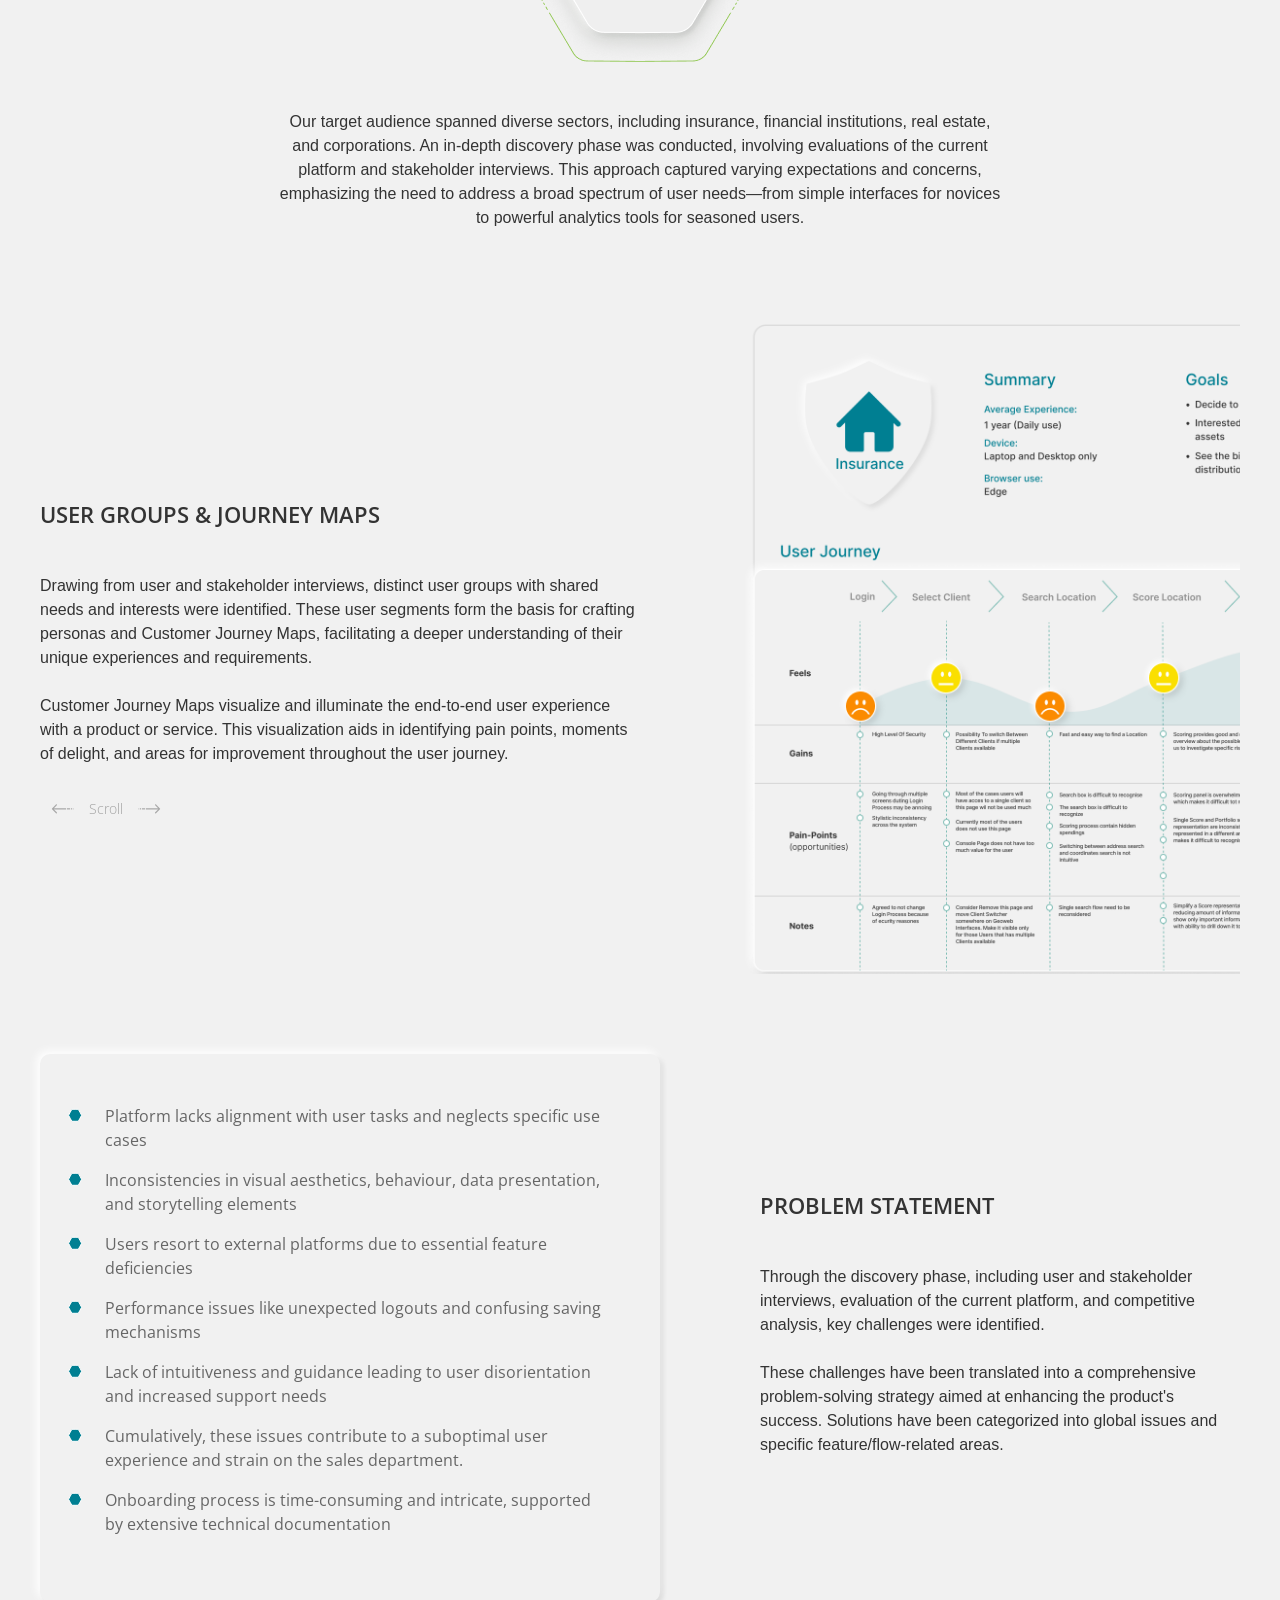
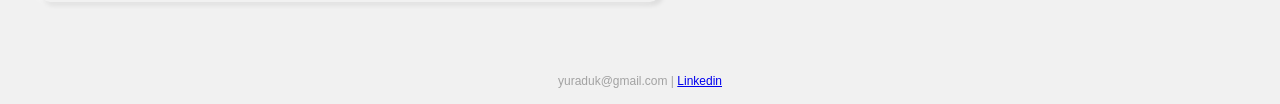
==== commit 0b4ff712: "next summary block" ====
--- a/riskassesment.html
+++ b/riskassesment.html
@@ -109,26 +109,26 @@
                     <!--SECTION TITLE ENDS-->
                 </div>
                  <!-- USER JOURNEY SECTION START-->
-                 <div class="block2">
+                <div class="block2">
                     <div class="scroll-container">
                         <div class="content">
                             <div class="users">
                                 <div class="text">
                                     <h3>User Groups & Journey Maps</h3>
-                                    <p>
+                                    <p style="width: 600px; margin-right: 100px;">
                                         Drawing from user and stakeholder interviews, distinct user groups with shared needs and interests were identified. These user segments form the basis for crafting personas and Customer Journey Maps, facilitating a deeper understanding of their unique experiences and requirements. <br><span class="space"></span>
                                         Customer Journey Maps visualize and illuminate the end-to-end user experience with a product or service. This visualization aids in identifying pain points, moments of delight, and areas for improvement throughout the user journey.
                                     </p>
                                     <br> 
                                     <ul class="scr">
-                                        <li> <img src="/img/arrowleft.svg" alt="ArrowLeft"></li>
+                                        <li> <img src="img/arrowleft.svg" alt="ArrowLeft"></li>
                                         <li>  Scroll </li>
-                                        <li> <img src="/img/arrowright.svg" alt="ArrowRight"></li>
+                                        <li> <img src="img/arrowright.svg" alt="ArrowRight"></li>
                                     </ul>
                                 </div>
-                                <img src="img/riskassesment/1.png" alt="usergroups" > 
-                                <img src="img/riskassesment/2.png" alt="usergroups">
-                                <img src="img/riskassesment/3.png" alt="usewrgroups">
+                                <img class="preview" src="img/riskassesment/1.png" alt="usergroups" > 
+                                <img class="preview" src="img/riskassesment/2.png" alt="usergroups">
+                                <img class="preview" src="img/riskassesment/3.png" alt="usewrgroups">
                             </div>
                         
                         </div>
@@ -136,6 +136,42 @@
                     <script src="/js/script.js"></script>
                 </div>
                 <!--USER JOURNEY SECTION ENDS-->
+                <div class="block2">
+                        <div class="users">
+                            <div class="listblock">
+                                <ul>
+                                    <li>Platform lacks alignment with user tasks and neglects specific use cases</li>
+                                    <li>Inconsistencies in visual aesthetics, behaviour, data presentation, and storytelling elements</li>
+                                    <li>Users resort to external platforms due to essential feature deficiencies</li>
+                                    <li>Performance issues like unexpected logouts and confusing saving mechanisms</li>
+                                    <li>Lack of intuitiveness and guidance leading to user disorientation and increased support needs</li>
+                                    <li>Cumulatively, these issues contribute to a suboptimal user experience and strain on the sales department.</li>
+                                    <li> Onboarding process is time-consuming and intricate, supported by extensive technical documentation</li>
+                                </ul>
+                            </div>
+                            <div class="text">
+                                <h3>Problem Statement</h3>
+                                <p style="width: 480px;">
+                                    Through the discovery phase, including user and stakeholder interviews, evaluation of the current platform, and competitive analysis, key challenges were identified. <br> <br>
+                                    These challenges have been translated into a comprehensive problem-solving strategy aimed at enhancing the product's success. Solutions have been categorized into global issues and specific feature/flow-related areas.
+                                </p>
+
+                            </div>
+                        </div>
+                    
+                  
+                </div>
+
+
+
+
+
+                 <!--PROBLEM STATEMENT-->
+
+
+
+
+
             </div>     
         </div>
         
--- a/css/styles.css
+++ b/css/styles.css
@@ -179,6 +179,24 @@
     margin-right: 0px;
 }
 
+.listblock {
+    border-radius: 10px;
+    padding: 50px;
+    margin-right: 100px;
+    box-shadow: -3px -3px 10px rgb(255, 255, 255), 3px 3px 5px rgba(0, 0, 0, 10%);
+}
+
+.listblock ul {
+    list-style-image: url('../img/list.svg');
+    line-height: 24px;
+    color: var(--secondary-color);
+    font-size: 16px;
+}
+.listblock ul li {
+    padding-left: 15px;
+    padding-bottom: 16px;
+}
+
 /* ------- MAIN PAGE -----*/
 .intro {
     display: flex;
@@ -318,10 +336,8 @@
 }
 .users p {
     white-space: normal;
-    width: 600px;
-    padding-right: 100px;
-}
-.users img {
+}
+.users > .preview {
     white-space:normal;
     width: 927px;
 
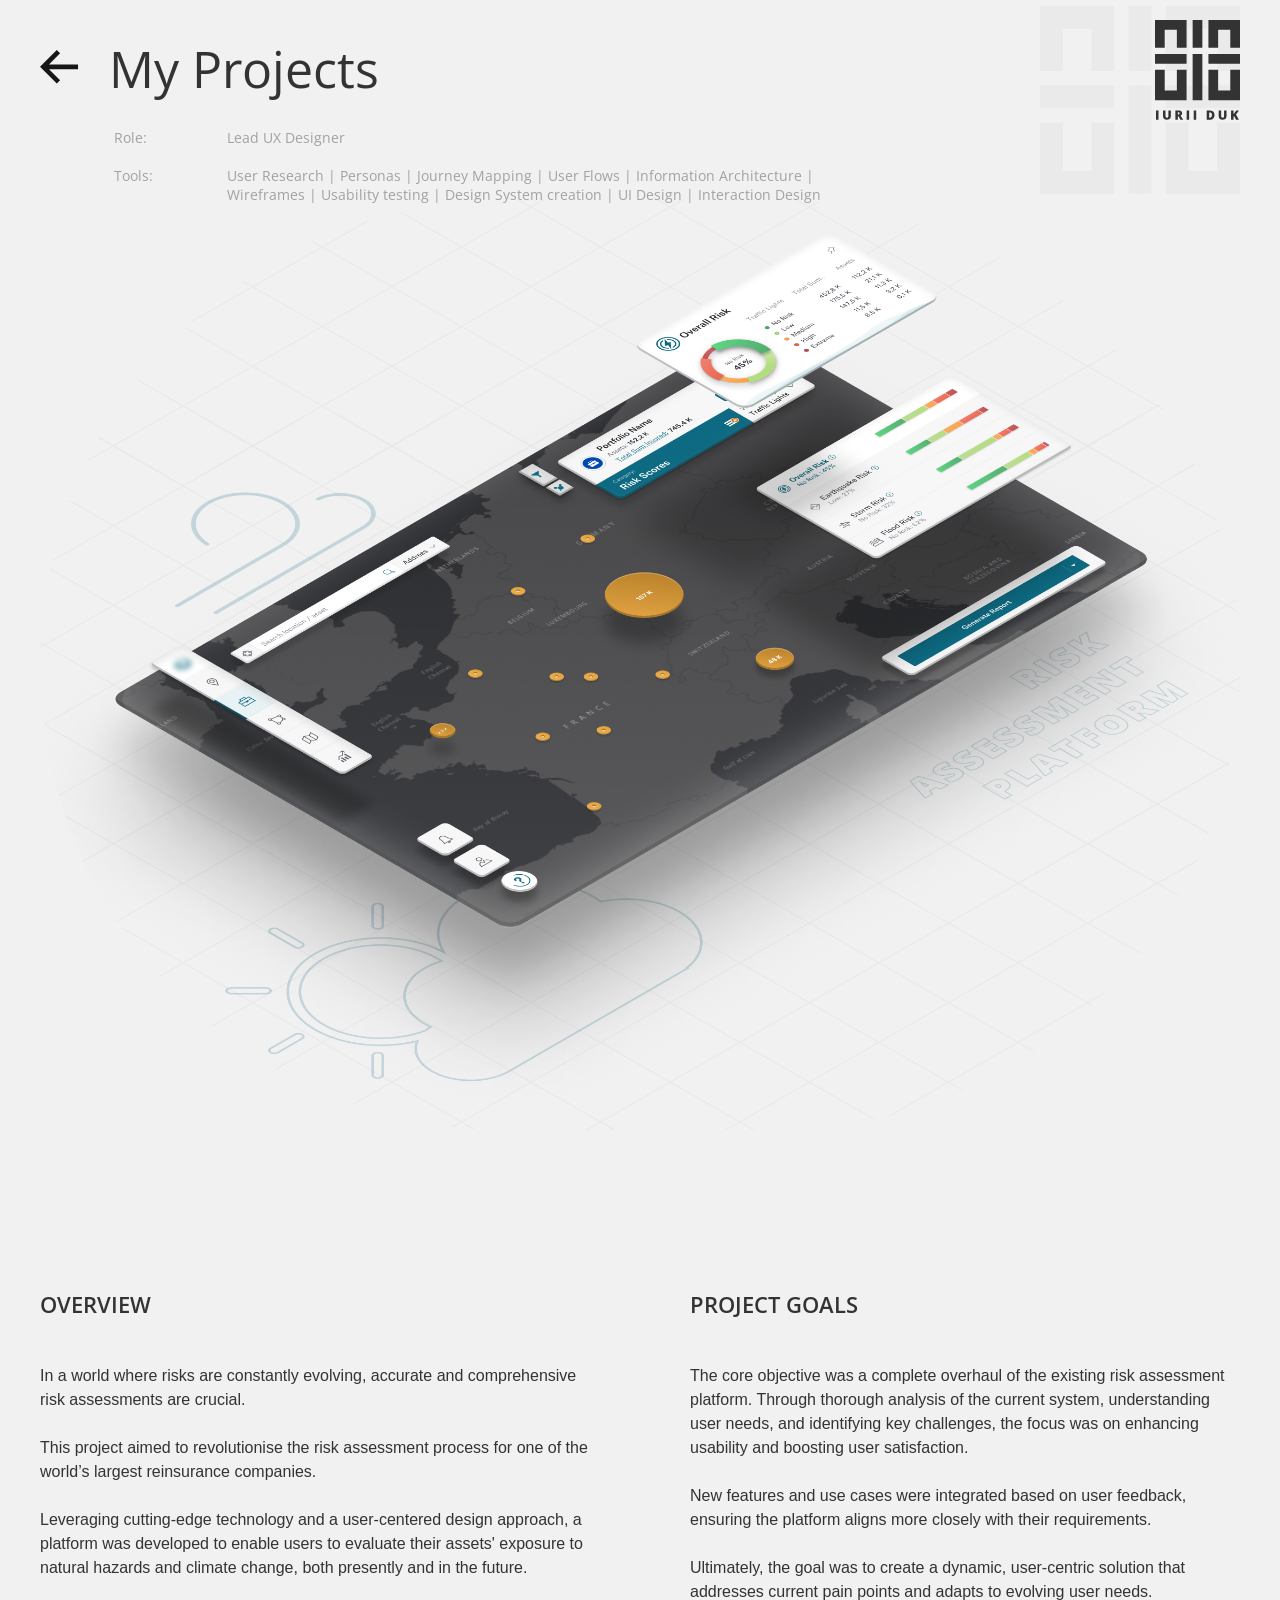
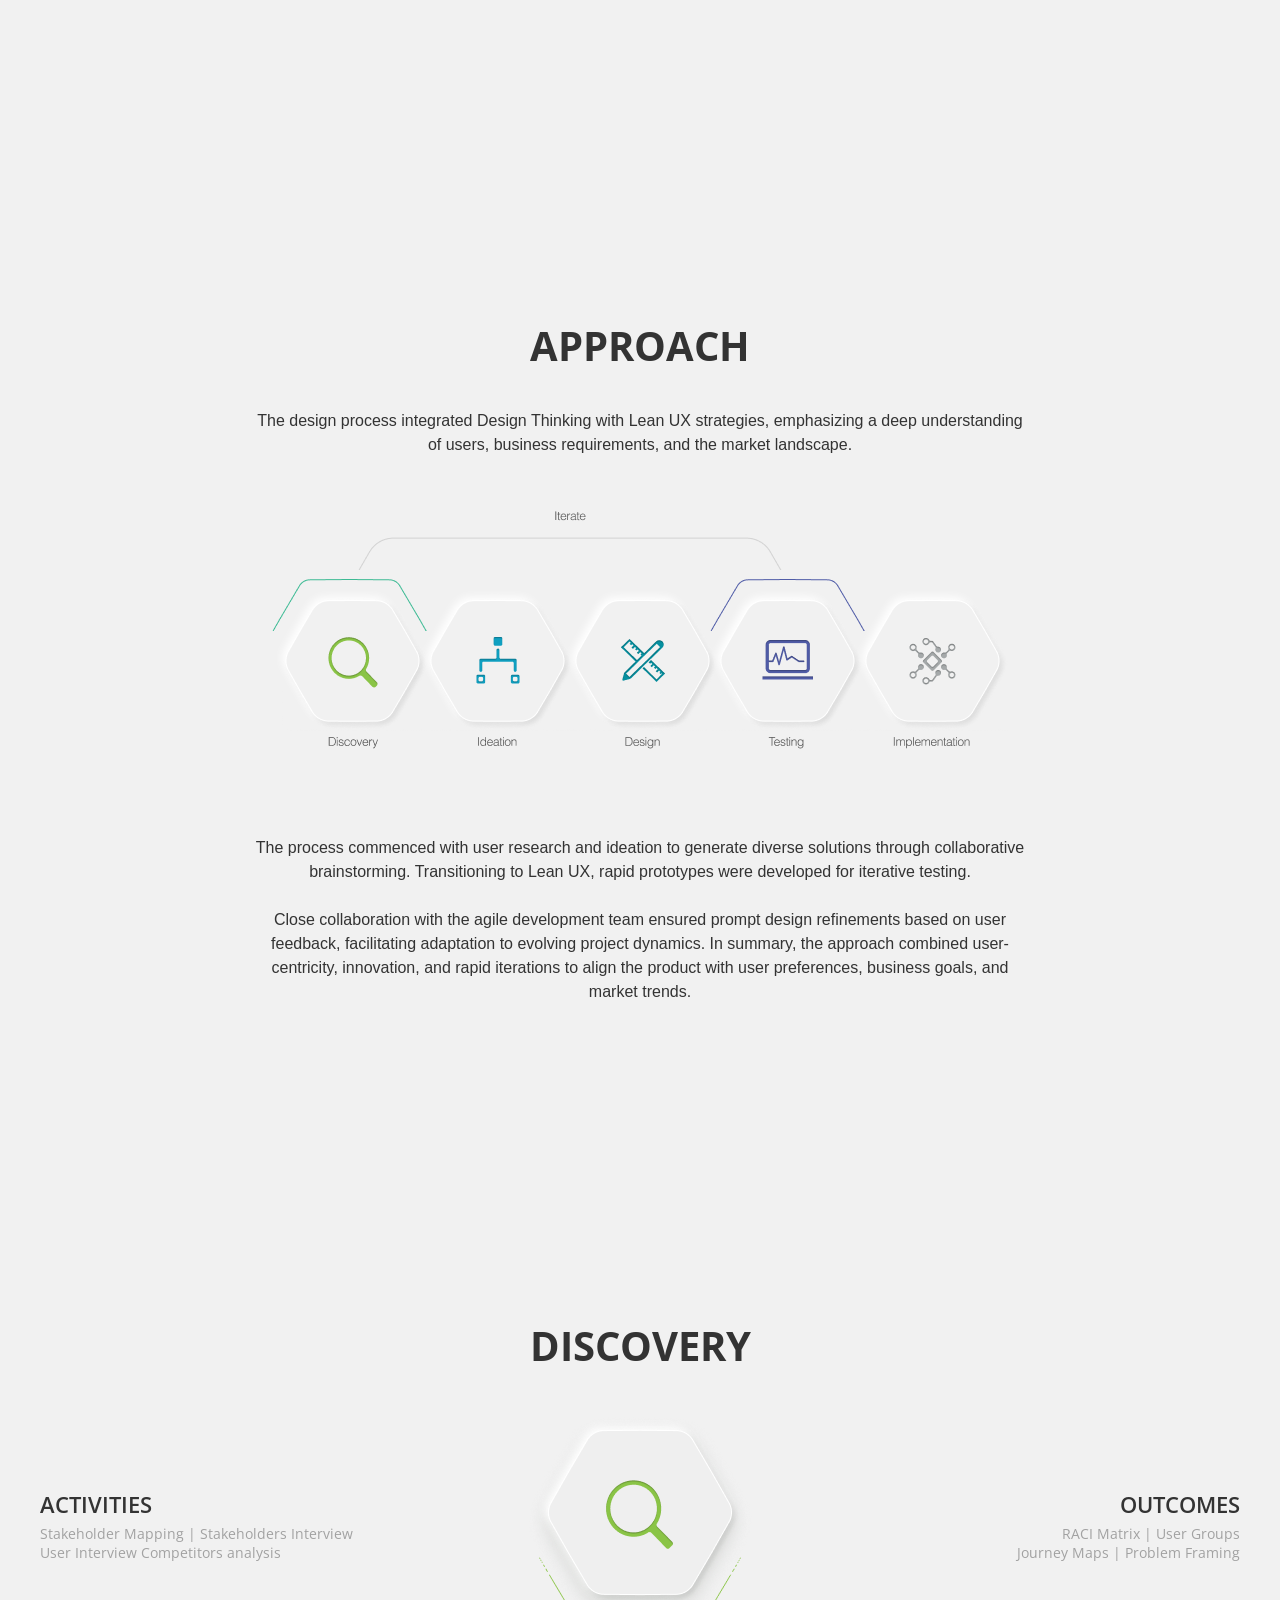
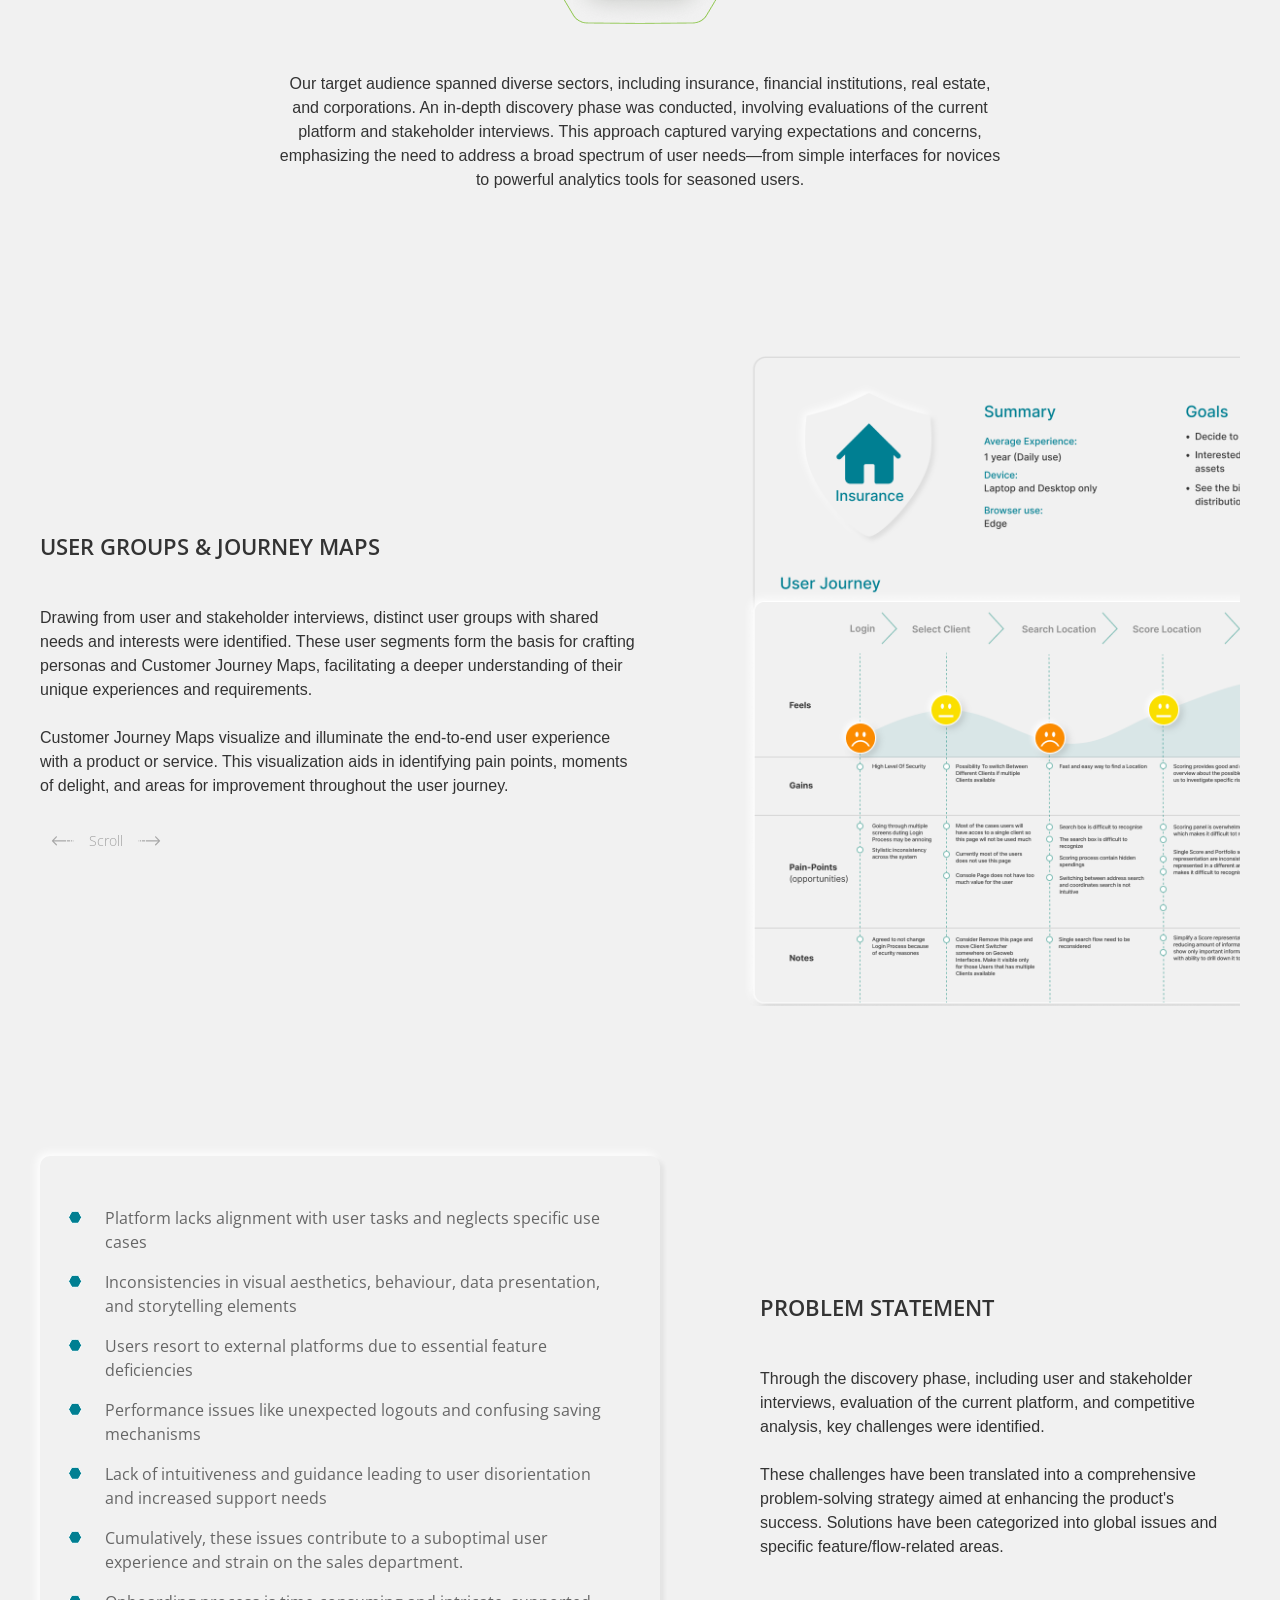
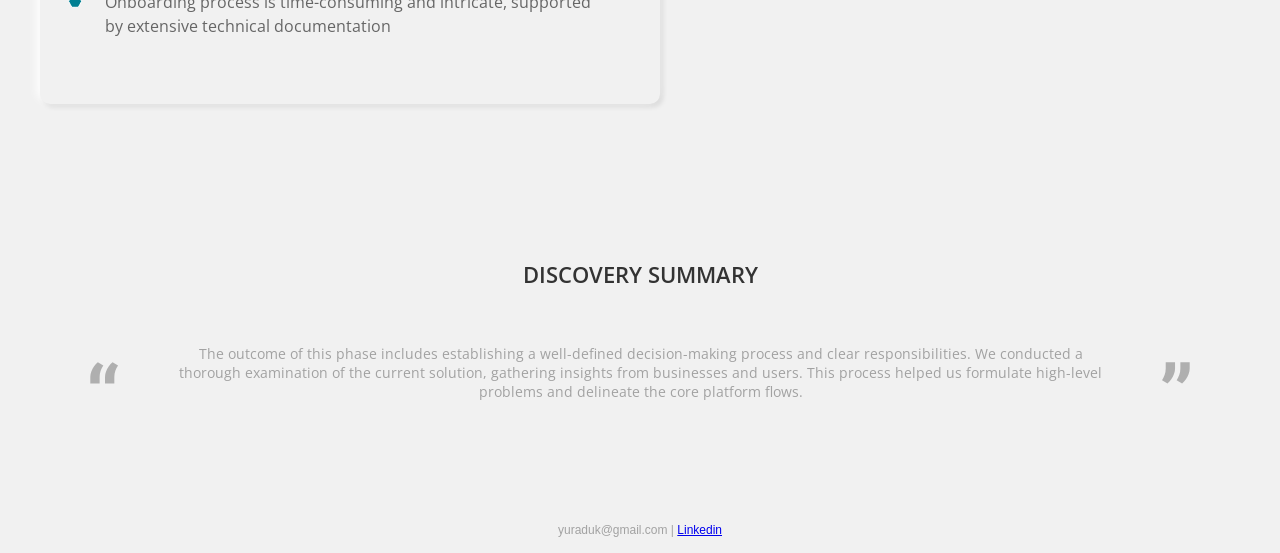
==== commit b659672e: "discovery finished" ====
--- a/riskassesment.html
+++ b/riskassesment.html
@@ -12,7 +12,7 @@
 
 </head>
 <body>
-    <div class="header";">
+    <div class="header">
         <div class="row">
             <div class="title">
                 <a href="gallery.html">
@@ -64,19 +64,19 @@
                     </div>
                 </div>
             </div>  
-            <div class="block1">
-                <div class="block2 centerh">
+            <div class="block1" style="display: flex; flex-direction: column; justify-content: space-between; height: 700px;">
+                <div class="name centerh">
                     <h2>Approach</h2>    
                 </div>
-                <div class="block2 centerh">
+                <div class="centerh">
                     <p class="w730 centert">
                         The design process integrated Design Thinking with Lean UX strategies, emphasizing a deep understanding of users, business requirements, and the market landscape.
                     </p>
                 </div>
-                <div class="block2 centerh">
+                <div class="centerh" style="padding-bottom: 50px;">
                     <img src="img/riskassesment/approach.png" alt="approach">
                 </div>
-                <div class="block2 centerh">
+                <div class="centerh">
                     <p class="w730 centert">
                         The process commenced with user research and ideation to generate diverse solutions through collaborative brainstorming. Transitioning to Lean UX, rapid prototypes were developed for iterative testing. <br><span class="space"></span>
                         Close collaboration with the agile development team ensured prompt design refinements based on user feedback, facilitating adaptation to evolving project dynamics. In summary, the approach combined user-centricity, innovation, and rapid iterations to align the product with user preferences, business goals, and market trends.
@@ -85,10 +85,12 @@
             </div>  
             
             
-            <!-- DISCOVERY SECTION -->
+            <!----------------- DISCOVERY SECTION -------------------->
             <div class="block1">
-                <div class="block2">
-                    <!--SECTION TITLE START-->
+
+
+                <!--SECTION TITLE START-->
+                <div class="block2">
                     <div class="sectiontitle">
                         <h2 class="name">Discovery</h2>
                         <div class="secdetails">
@@ -106,9 +108,11 @@
                             <p>Our target audience spanned diverse sectors, including insurance, financial institutions, real estate, and corporations. An in-depth discovery phase was conducted, involving evaluations of the current platform and stakeholder interviews. This approach captured varying expectations and concerns, emphasizing the need to address a broad spectrum of user needs—from simple interfaces for novices to powerful analytics tools for seasoned users.</p>
                         </div>
                     </div>
-                    <!--SECTION TITLE ENDS-->
-                </div>
-                 <!-- USER JOURNEY SECTION START-->
+                </div>
+                <!--SECTION TITLE ENDS-->
+
+
+                <!-- USER JOURNEY SECTION START-->
                 <div class="block2">
                     <div class="scroll-container">
                         <div class="content">
@@ -136,6 +140,9 @@
                     <script src="/js/script.js"></script>
                 </div>
                 <!--USER JOURNEY SECTION ENDS-->
+
+
+                <!--PROBLEM STATEMENT-->
                 <div class="block2">
                         <div class="users">
                             <div class="listblock">
@@ -158,21 +165,48 @@
 
                             </div>
                         </div>
-                    
-                  
-                </div>
-
-
-
-
-
-                 <!--PROBLEM STATEMENT-->
-
-
-
+                </div>
+                <!--PROBLEM STATEMENT SECTION ENDS-->
+
+
+                <!--DISCOVERY SUMMARY-->
+                <div class="block2">
+                    <div class="summary">
+                        <h3>Discovery Summary</h3>
+                        <div style="display: flex; flex-direction: row; margin: 50px;">
+                            <img src="img/qopen.svg" alt="qopen">
+                            <h4>
+                                The outcome of this phase includes establishing a well-defined decision-making process and clear responsibilities. We conducted a thorough examination of the current solution, gathering insights from businesses and users. This process helped us formulate high-level problems and delineate the core platform flows.
+                            </h4>
+                            <img src="img/qclose.svg" alt="qclose">
+                        </div>
+                    </div>
+                </div>
+                <!--DISCOVERY SUMMARY SECTION ENDS-->
 
 
             </div>     
+            <!----------------- DISCOVERY SECTION -------------------->
+
+
+
+
+
+
+
+
+            <!----------------- IDEATIONS SECTION -------------------->
+
+
+
+
+                
+
+
+
+
+
+         
         </div>
         
 
--- a/css/styles.css
+++ b/css/styles.css
@@ -13,7 +13,7 @@
     --bg-color: #F1F1F1;
     --link-color: #1891E8;
     --sp40: 40px;
-    --sp80: 80px;
+    --sp80: 150px;
     --sp300: 300px;
 }
 
@@ -113,7 +113,7 @@
     height: 24px;
 }
 .w730{
-    width: 730px;
+    width: 780px;
 }
 .scr {
     font-weight:lighter;
@@ -197,6 +197,17 @@
     padding-bottom: 16px;
 }
 
+.summary {
+    text-align: center;
+}
+.summary h4 {
+    padding-left: 50px;
+    padding-right: 50px;
+
+}
+
+
+
 /* ------- MAIN PAGE -----*/
 .intro {
     display: flex;
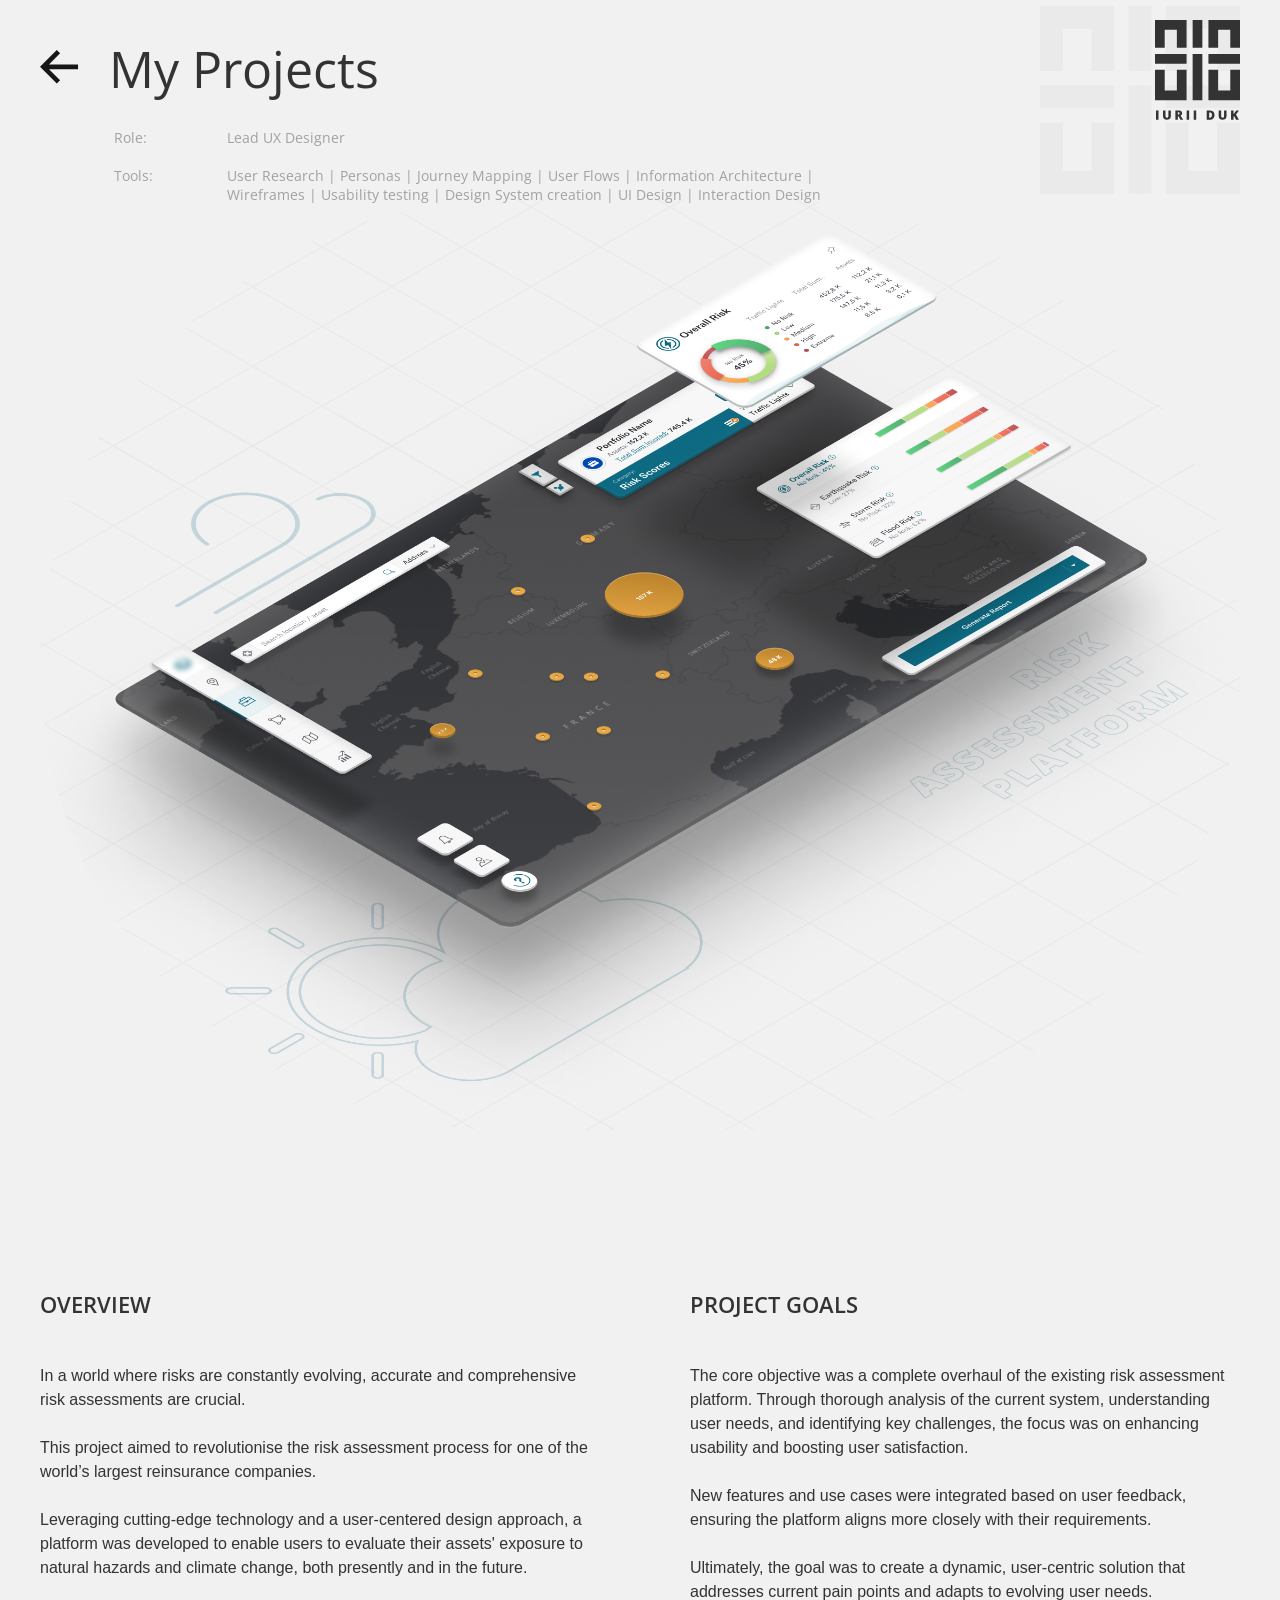
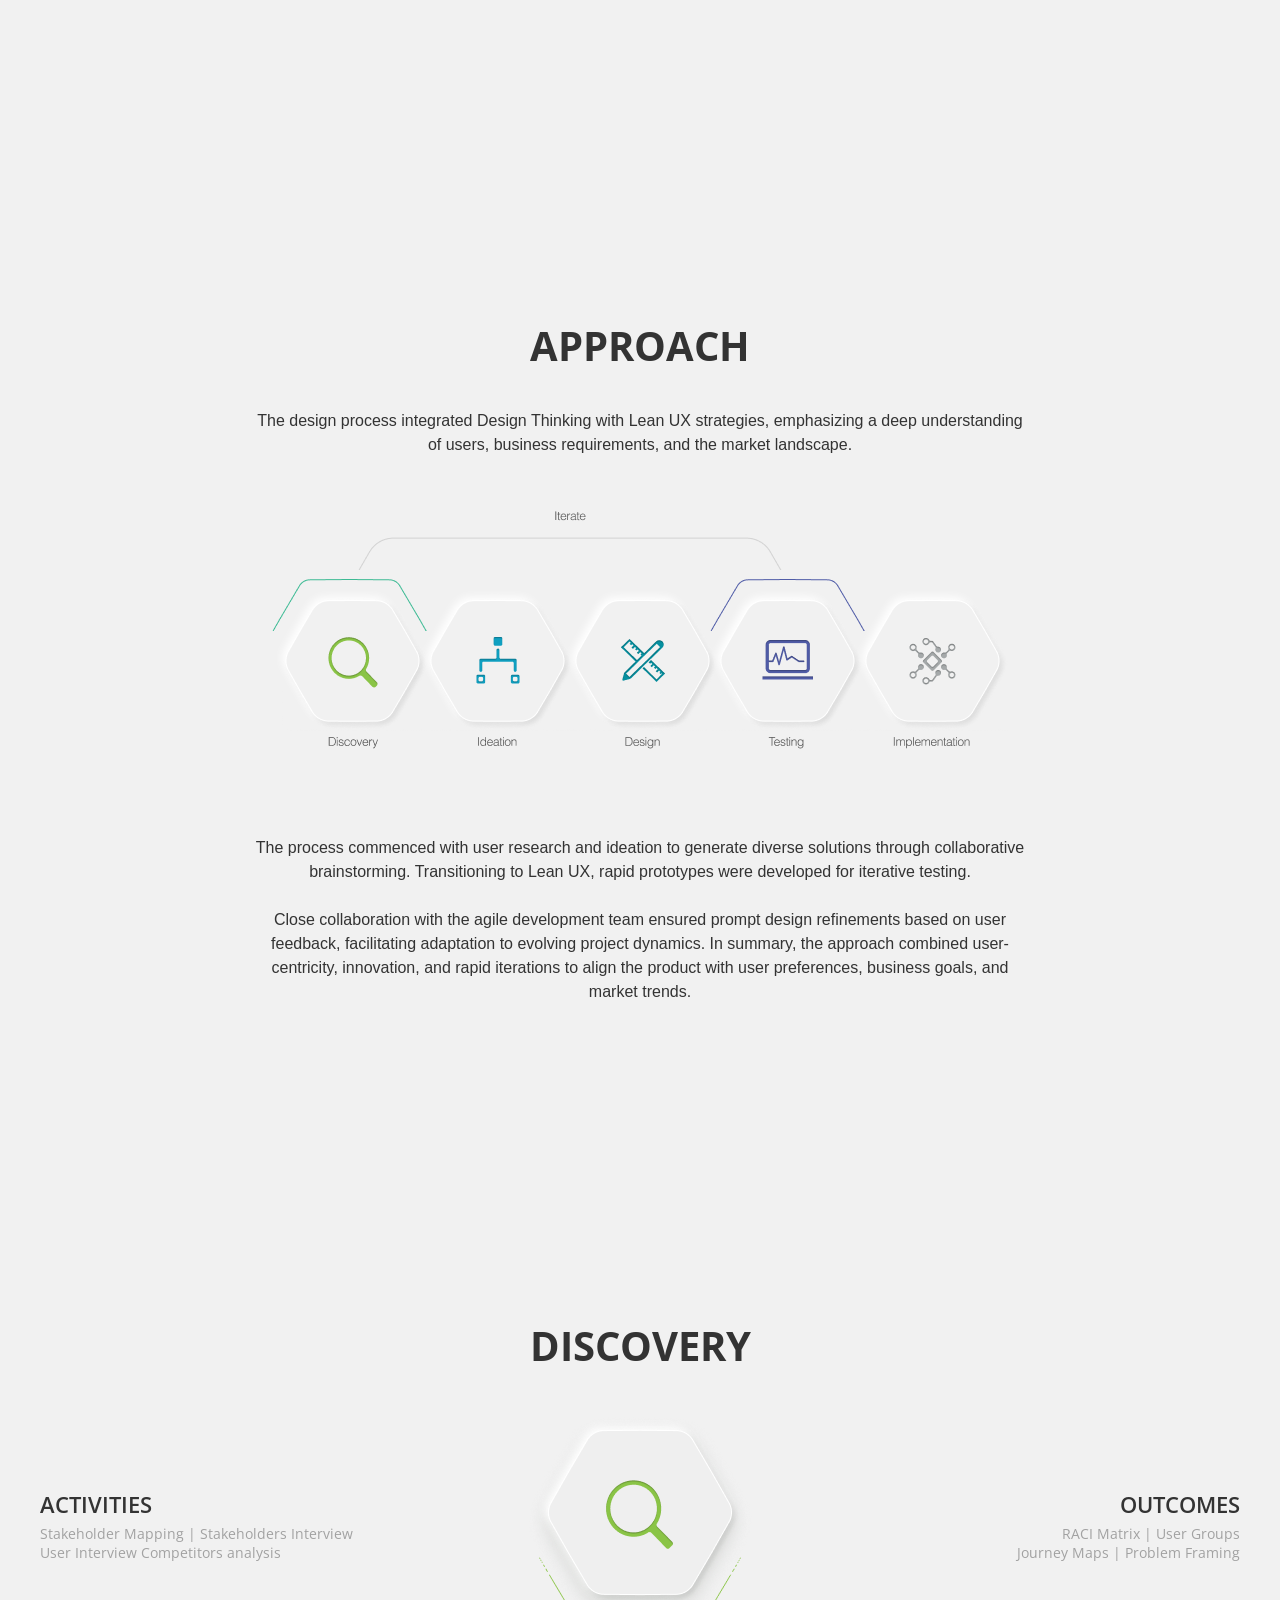
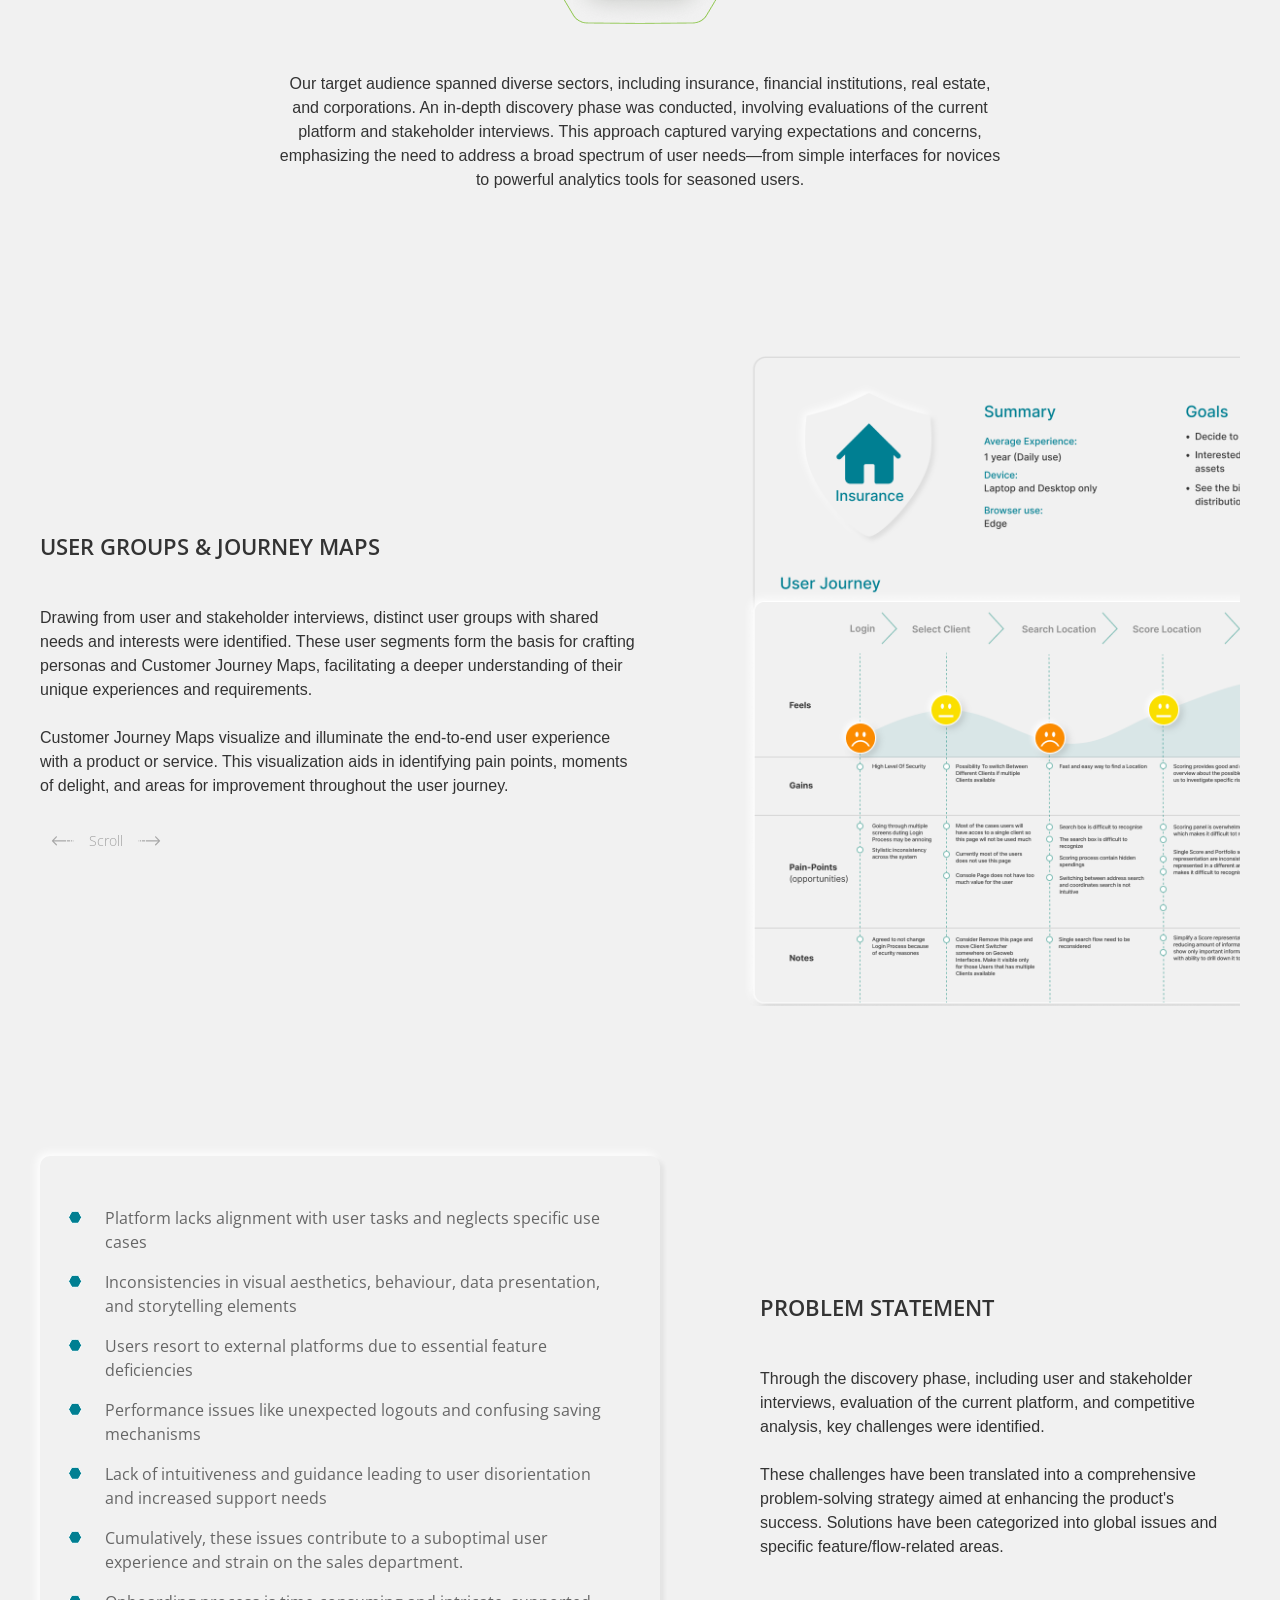
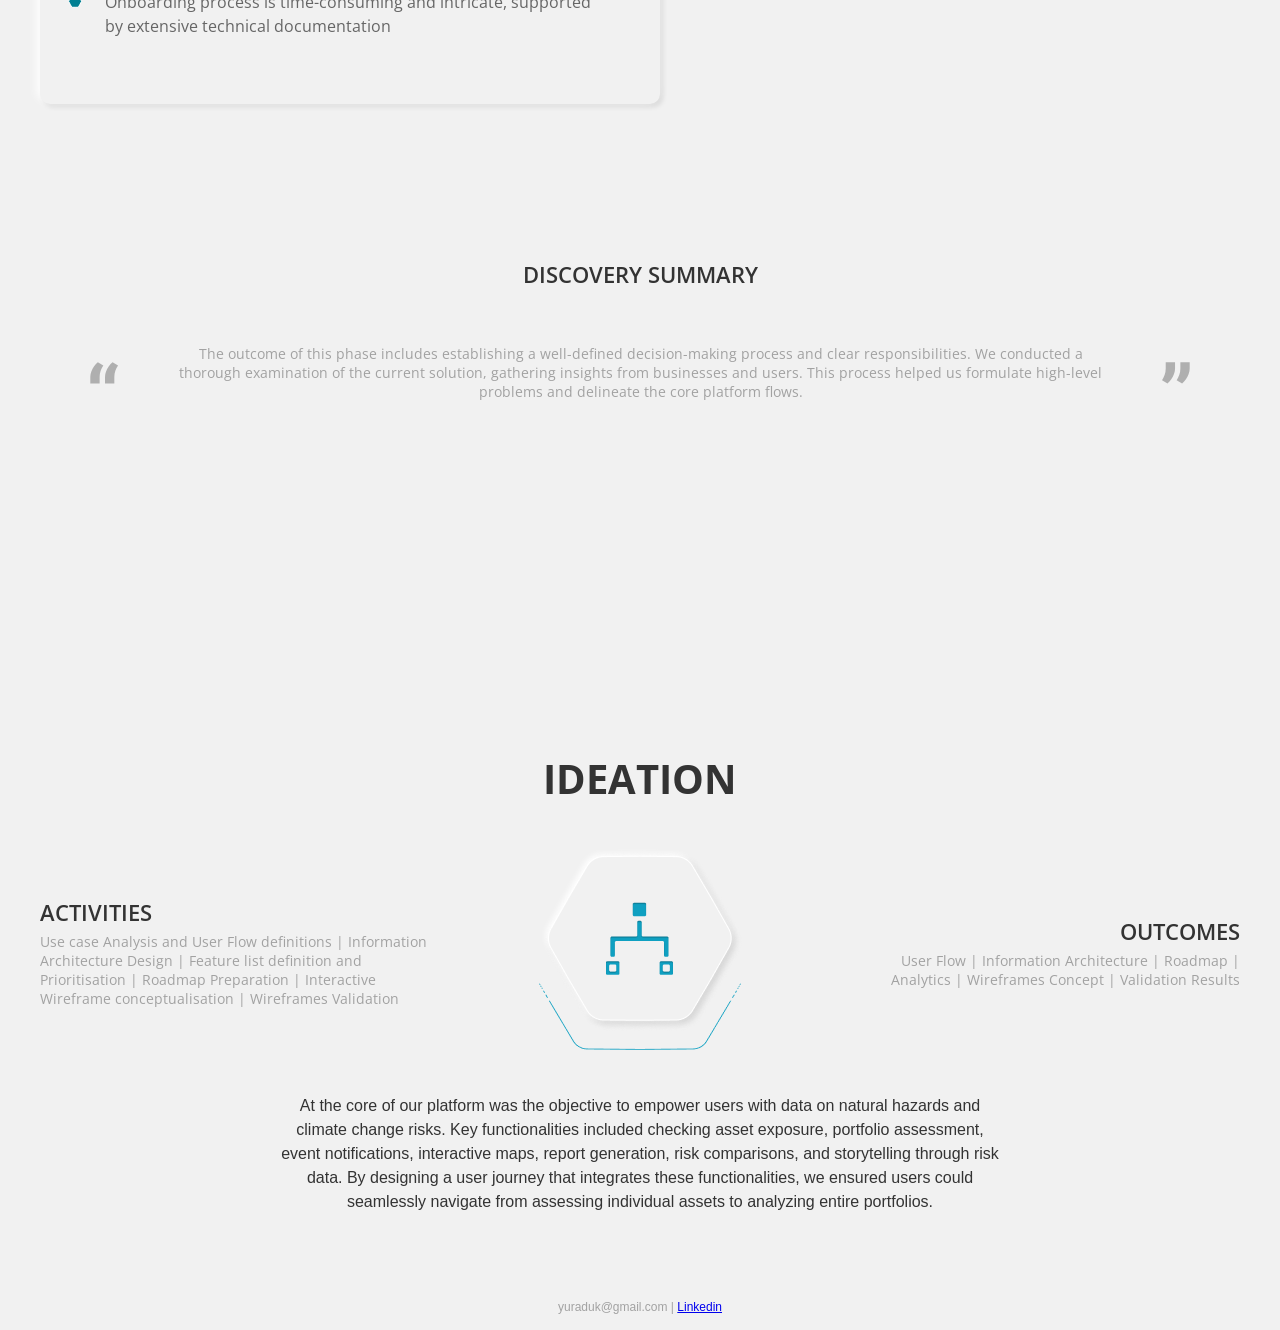
==== commit addda8a8: "aa" ====
--- a/riskassesment.html
+++ b/riskassesment.html
@@ -187,6 +187,38 @@
 
             </div>     
             <!----------------- DISCOVERY SECTION -------------------->
+            <div class="block1">
+
+
+                <!--SECTION TITLE START-->
+                <div class="block2">
+                    <div class="sectiontitle">
+                        <h2 class="name">Ideation</h2>
+                        <div class="secdetails">
+                            <div class="leftside">
+                                <h3>Activities</h3>
+                                <h4>Use case Analysis and User Flow definitions  |  Information Architecture Design  |  Feature list definition and Prioritisation  |  Roadmap Preparation  |  Interactive Wireframe conceptualisation  |  Wireframes Validation</h4>
+                            </div>
+                            <div><img src="img/riskassesment/ideationicon.png" alt="discovery"></div>
+                            <div class="rightside">
+                                <h3>Outcomes</h3>
+                                <h4>User Flow  |  Information Architecture  |  Roadmap  |  Analytics  | Wireframes Concept  |  Validation Results</h4>
+                            </div>
+                        </div>
+                        <div class="sectiondescription">
+                            <p>At the core of our platform was the objective to empower users with data on natural hazards and climate change risks. Key functionalities included checking asset exposure, portfolio assessment, event notifications, interactive maps, report generation, risk comparisons, and storytelling through risk data. By designing a user journey that integrates these functionalities, we ensured users could seamlessly navigate from assessing individual assets to analyzing entire portfolios.</p>
+                        </div>
+                    </div>
+                </div>
+                <!--SECTION TITLE ENDS-->
+
+
+                <!-- CORE USER FLOW-->
+                 
+
+
+
+            </div>
 
 
 
